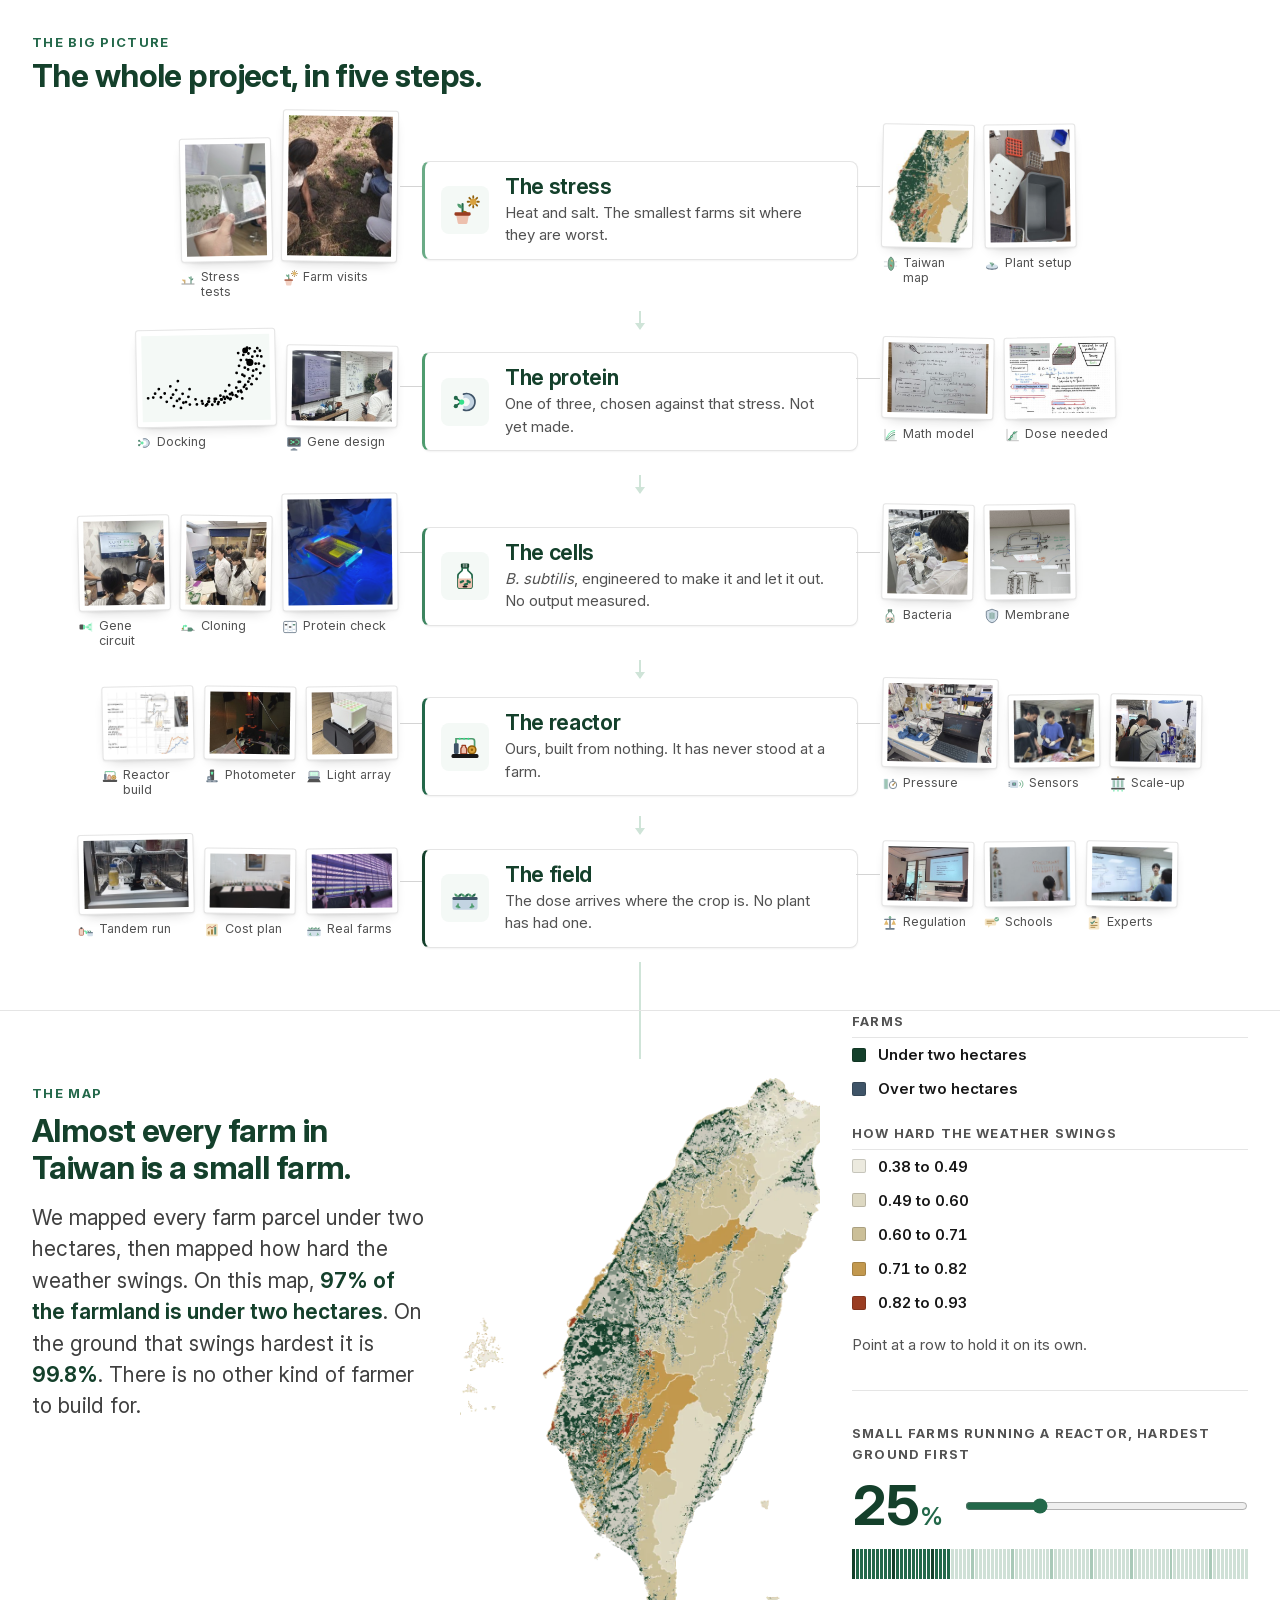
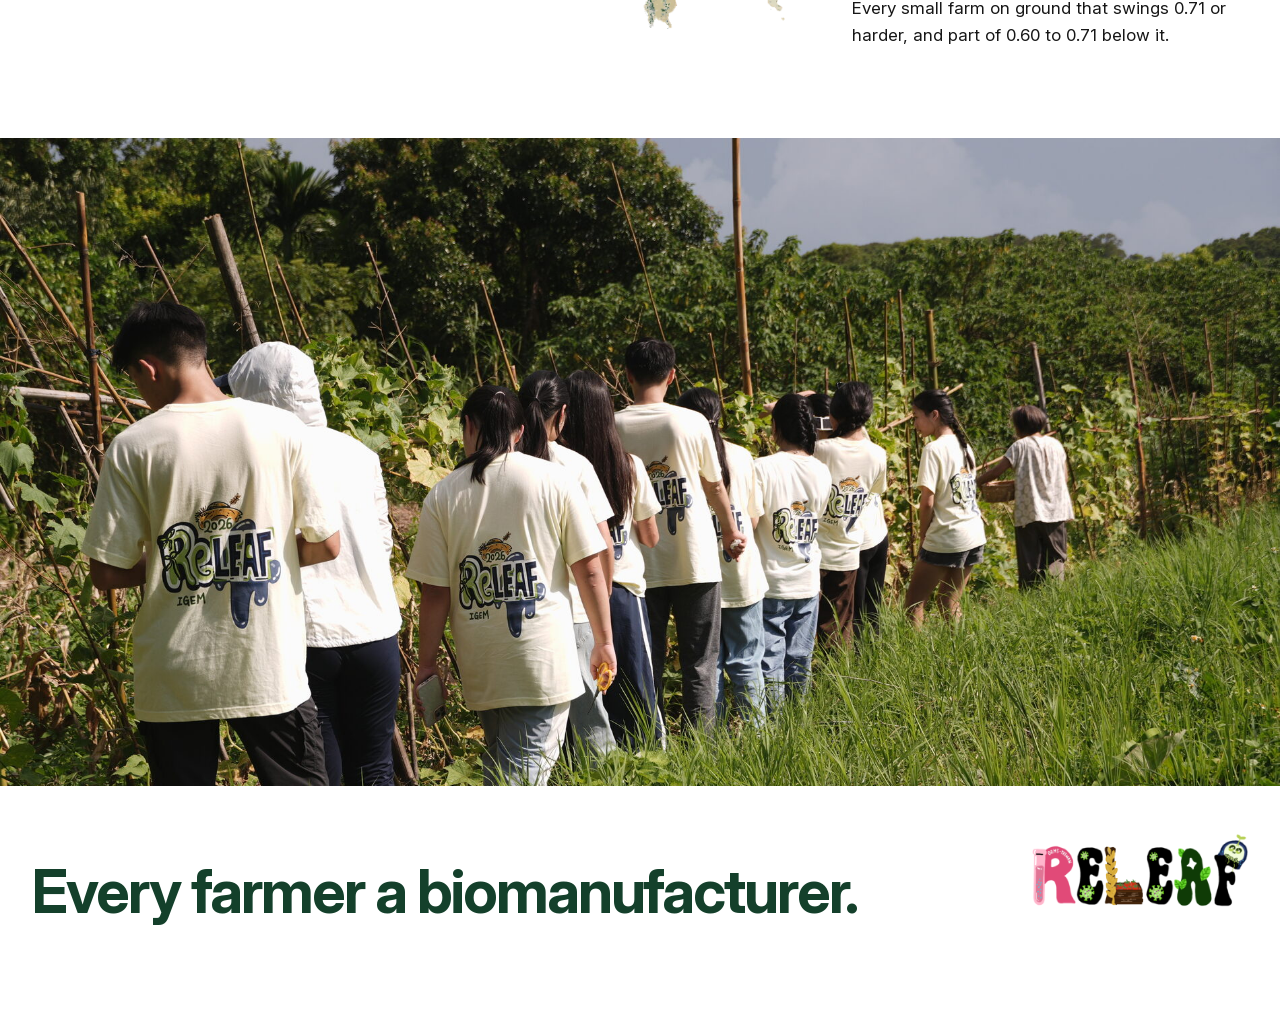
==== bigpicture/index.html @ 754ee4b1 "開場改成八張、相簿一個月一張不裁切、最後接上 big picture 和巴黎 開場：從 4 張變成 4 排 × 2 張，全部橫幅，順序是學界 → 農民 → 產業 → 自己的桌子和帶出去。第一張換成 3" ====
<!DOCTYPE html>
<html lang="en">
<head>
  <meta charset="utf-8" />
  <meta name="viewport" content="width=device-width, initial-scale=1" />
  <title>The big picture &middot; V2 &middot; ReLeaf &middot; GEMS Taiwan, iGEM 2026</title>
  <meta name="description" content="Five things the system does, the work that feeds each one, and one week on one plot at the end." />
  <meta name="robots" content="noindex" />
  <link rel="stylesheet" href="assets/css/tokens.css" />
  <link rel="stylesheet" href="assets/css/big-picture-v2.css" />
  <style>
    /* Standalone shell only. The wiki supplies all of this through page.css and
       home.css, so everything in this block is deleted at merge. */
    html, body { overflow-x: clip; }
    body { margin: 0; font-family: var(--font-body); font-size: var(--text-base);
           line-height: 1.68; color: var(--black); background: var(--white);
           -webkit-font-smoothing: antialiased; }
    *, *::before, *::after { box-sizing: border-box; }
    a { color: var(--leaf-700); }
    .band { padding: var(--sp-8) 0; }
    .band__inner { max-width: var(--max); margin: 0 auto; padding: 0 var(--sp-5); }
    @media (min-width: 640px) { .band__inner { padding: 0 var(--sp-6); } }
    h2.band__title { margin: 0 0 var(--sp-5); font-family: var(--font-display);
                     font-size: var(--text-h2); font-weight: 700; line-height: 1.14;
                     letter-spacing: -.018em; color: var(--leaf-900); max-width: 26ch; }
    .shell { border-bottom: 1px solid var(--gray-200); background: var(--gray-50);
             padding: 8px var(--sp-5); font-size: var(--text-xs); color: var(--gray-500); }
    .shell b { color: var(--black); }
  </style>
</head>
<body>

<!-- Standalone development shell. Delete this element when merging. -->
<!-- standalone strip removed: this build is embedded in the 0828 update page -->

<!-- =============================================================================
     THE BIG PICTURE, V2.

     Reads assets/css/big-picture-v2.css. Three rules govern every change:

       1. FIVE VERBS, RUNNING DOWN. Each node is something the system does, not
          a piece of kit, so a piece of work hangs off whichever node it serves.
          The work enters the trunk from both sides. The map is the bridge out
          of the trunk, because one run says the line works once and the map
          says how much land is like this. If a future edit turns a node back
          into an object, the figure has stopped making its argument.
       2. NOTHING OPENS, and nothing is hidden. Pointing at a piece lights the
          run it belongs to and marks, in amber, the pieces it talks to
          elsewhere. That quieter web is what data-with is for.
       3. EVERY LIMIT SITS IN THE SAME SENTENCE AS THE CLAIM IT LIMITS, at the
          same size. Where a number is not on record the page carries a slot
          that says so and says what would fill it. Do not fill a slot with a
          guess, and do not delete one to tidy the page up.
     ========================================================================== -->

<section class="band bpv2" id="bigpicture" aria-labelledby="bpv2-title">
  <div class="band__inner">
    <svg class="sprite" aria-hidden="true" focusable="false"><defs>
    
      <!-- ═══ the line · six steps ═══════════════════════════════════════════ -->
    
      <!-- 1  a stressed field. Terracotta pot, one leaf still green and one
             going over, under the sun that is doing it.                        -->
      <symbol id="i-field" viewBox="0 0 32 32">
        <circle cx="24.8" cy="7.2" r="3.5" fill="var(--i-a5)"/>
        <g stroke="var(--i-a7)" stroke-width="1.9" stroke-linecap="round">
          <path d="M24.8 1.2v1.6M24.8 11.6v1.6M30.8 7.2h-1.6M20.4 7.2h-1.6M29 3l-1.1 1.1M21.7 10.3l-1.1 1.1M29 11.4l-1.1-1.1M21.7 4.1l-1.1-1.1"/>
        </g>
        <path d="M13.4 20.4V9.6" stroke="var(--i-g7)" stroke-width="2.2" stroke-linecap="round"/>
        <path d="M13.4 14.4c-3.7 0-5.6-2-5.6-5.2 3.4 0 5.6 1.9 5.6 5.2z" fill="var(--i-g5)"/>
        <path d="M13.4 17c3-.7 5.4.7 6.5 3.7-3 .8-5.5-.4-6.5-3.7z" fill="var(--i-a7)"/>
        <path d="M6.6 21.4h13.6l-1.6 8.2a1.6 1.6 0 0 1-1.6 1.3H9.8a1.6 1.6 0 0 1-1.6-1.3z" fill="var(--i-r3)"/>
        <rect x="4.8" y="18.4" width="17.2" height="3.6" rx="1.4" fill="var(--i-r7)"/>
      </symbol>
    
      <!-- 2  the call. The AIoT board, its chip lit, talking to the forecast.  -->
      <symbol id="i-board" viewBox="0 0 32 32">
        <g stroke="var(--i-s7)" stroke-width="2" stroke-linecap="round">
          <path d="M4.4 12.6H1.8M4.4 16.4H1.8M4.4 20.2H1.8"/>
        </g>
        <rect x="4" y="8.6" width="16.4" height="15.2" rx="2.4" fill="var(--i-s2)"/>
        <rect x="8.2" y="12.8" width="8" height="6.8" rx="1.4" fill="var(--i-s7)"/>
        <circle cx="12.2" cy="16.2" r="1.5" fill="var(--i-lt)"/>
        <g fill="none" stroke="var(--i-g5)" stroke-width="2" stroke-linecap="round">
          <path d="M23.8 12.6a4.8 4.8 0 0 1 0 7.2"/>
          <path d="M27.2 9.4a9 9 0 0 1 0 13.6"/>
        </g>
      </symbol>
    
      <!-- 3  green light. The LED can and its cone, at 520 nm.                 -->
      <symbol id="i-led" viewBox="0 0 32 32">
        <path d="M12.6 16.2 28.4 6.4v19.6z" fill="var(--i-lt)" opacity=".34"/>
        <g stroke="var(--i-lt)" stroke-width="2.2" stroke-linecap="round">
          <path d="M17.6 16.2h3.6M22 11.8h3.4M22 20.6h3.4"/>
        </g>
        <rect x="3" y="11.2" width="8.4" height="10" rx="2" fill="var(--i-k)"/>
        <ellipse cx="12.2" cy="16.2" rx="2.2" ry="4.6" fill="var(--i-lt)"/>
      </symbol>
    
      <!-- 4  protein made. The culture carboy: ribbed cap, pink medium, rods
             and the stir bar on the floor of it.                               -->
      <symbol id="i-culture" viewBox="0 0 32 32">
        <path d="M13 7.4v2.2c0 1.7-4.6 2.7-4.6 6.2v11a2.2 2.2 0 0 0 2.2 2.2h10.8a2.2 2.2 0 0 0 2.2-2.2v-11c0-3.5-4.6-4.5-4.6-6.2V7.4z" fill="var(--i-p)" stroke="var(--i-g7)" stroke-width="1.8" stroke-linejoin="round"/>
        <path d="M8.4 18.6h15.2v8.2a2.2 2.2 0 0 1-2.2 2.2H10.6a2.2 2.2 0 0 1-2.2-2.2z" fill="var(--i-r3)"/>
        <g stroke="var(--i-g7)" stroke-width="2.6" stroke-linecap="round">
          <path d="M11.6 22.6 13.8 21.6M15.8 25.2 18.2 24.4M18.8 21.4 21 22.6"/>
        </g>
        <rect x="13.4" y="26.4" width="5.2" height="1.8" rx=".9" fill="var(--i-k)"/>
        <rect x="11.6" y="2.6" width="8.8" height="4.8" rx="1.2" fill="var(--i-g9)"/>
        <g stroke="var(--i-p)" stroke-width="1" stroke-linecap="round" opacity=".65">
          <path d="M14.2 3.6v2.8M16 3.6v2.8M17.8 3.6v2.8"/>
        </g>
      </symbol>
    
      <!-- 5  the handover. The hollow fibre cartridge, both side ports on.     -->
      <symbol id="i-cartridge" viewBox="0 0 32 32">
        <g stroke="var(--i-s7)" stroke-width="2.6" stroke-linecap="round">
          <path d="M11.4 10.6H7.4M20.6 21.4h4"/>
        </g>
        <rect x="11.2" y="6" width="9.6" height="20" fill="var(--i-s2)"/>
        <g stroke="var(--i-g5)" stroke-width="1.5" stroke-linecap="round">
          <path d="M13.6 6.6v18.8M16 6.6v18.8M18.4 6.6v18.8"/>
        </g>
        <rect x="9.6" y="2.4" width="12.8" height="4" rx="1.2" fill="var(--i-k)"/>
        <rect x="9.6" y="25.6" width="12.8" height="4" rx="1.2" fill="var(--i-k)"/>
        <circle cx="6.6" cy="10.6" r="1.8" fill="var(--i-lt)"/>
      </symbol>
    
      <!-- 6  into the crop. The hydroponic tray, net pots on the rim and roots
             in the water underneath.                                           -->
      <symbol id="i-tray" viewBox="0 0 32 32">
        <path d="M2.6 16.6h26.8v9.6a2.4 2.4 0 0 1-2.4 2.4H5a2.4 2.4 0 0 1-2.4-2.4z" fill="var(--i-s2)"/>
        <g stroke="var(--i-g5)" stroke-width="1.6" stroke-linecap="round">
          <path d="M8.6 22.4v4M8.6 23.4l-1.8 1.8M8.6 24.6l1.8 1.6M23.4 22.4v4M23.4 23.4l1.8 1.8M23.4 24.6l-1.8 1.6"/>
        </g>
        <rect x="2.6" y="15" width="26.8" height="3" rx="1.2" fill="var(--i-s7)"/>
        <g fill="var(--i-g5)">
          <path d="M8.6 15c-2.6 0-4-1.4-4-3.8 2.4 0 4 1.3 4 3.8z"/>
          <path d="M16 15c-2.6 0-4-1.4-4-3.8 2.4 0 4 1.3 4 3.8z"/>
          <path d="M23.4 15c-2.6 0-4-1.4-4-3.8 2.4 0 4 1.3 4 3.8z"/>
        </g>
        <g fill="var(--i-g7)">
          <path d="M8.6 15c2.6 0 4-1.4 4-3.8-2.4 0-4 1.3-4 3.8z"/>
          <path d="M16 15c2.6 0 4-1.4 4-3.8-2.4 0-4 1.3-4 3.8z"/>
          <path d="M23.4 15c2.6 0 4-1.4 4-3.8-2.4 0-4 1.3-4 3.8z"/>
        </g>
      </symbol>
    
      <!-- ═══ what we made ═══════════════════════════════════════════════════ -->
    
      <!-- the model: a swept family of predictions, not one measured curve     -->
      <symbol id="i-model" viewBox="0 0 32 32">
        <path d="M8.4 25.6C15.6 25.6 15 15.6 25.4 15V25.6z" fill="var(--i-g2)"/>
        <g fill="none" stroke-linecap="round">
          <path d="M8.4 22C11.8 22 11.4 7.8 25.4 7.2" stroke="var(--i-lt)" stroke-width="2"/>
          <path d="M8.4 23.8C13.8 23.8 13.2 11.6 25.4 11" stroke="var(--i-g5)" stroke-width="2"/>
          <path d="M8.4 25.6C15.6 25.6 15 15.6 25.4 15" stroke="var(--i-g7)" stroke-width="2"/>
          <path d="M6 4.6v22.8h22.8" stroke="var(--i-n)" stroke-width="1.8"/>
        </g>
      </symbol>
    
      <!-- the circuit: the promoter, and the coding block it drives            -->
      <symbol id="i-construct" viewBox="0 0 32 32">
        <rect x="2.4" y="21.4" width="27.2" height="2.4" rx="1.2" fill="var(--i-n)"/>
        <path d="M7 21.4v-7.6h5.4" fill="none" stroke="var(--i-lt)" stroke-width="2.4" stroke-linecap="round" stroke-linejoin="round"/>
        <path d="M10.4 10.8 14.6 13.8l-4.2 3z" fill="var(--i-lt)"/>
        <path d="M15.4 17.2h7.4l4 4-4 4h-7.4z" fill="var(--i-g7)"/>
        <rect x="3.6" y="17.6" width="3.2" height="3.2" rx="1" fill="var(--i-a7)"/>
      </symbol>
    
      <!-- the light array: DIOPAL, sloped housing under its well block         -->
      <symbol id="i-diopal" viewBox="0 0 32 32">
        <path d="M2.4 28.4 6.6 21h18.8l4.2 7.4z" fill="var(--i-k)"/>
        <rect x="4" y="16.8" width="24" height="4.6" rx="1.4" fill="var(--i-s7)"/>
        <rect x="6.2" y="6.6" width="19.6" height="10.2" rx="1.6" fill="var(--i-p)" stroke="var(--i-s7)" stroke-width="1.6"/>
        <g fill="var(--i-lt)">
          <circle cx="9.8" cy="9.8" r="1.35"/><circle cx="14" cy="9.8" r="1.35"/><circle cx="18" cy="9.8" r="1.35"/><circle cx="22.2" cy="9.8" r="1.35"/>
          <circle cx="9.8" cy="13.8" r="1.35"/><circle cx="14" cy="13.8" r="1.35"/><circle cx="18" cy="13.8" r="1.35"/><circle cx="22.2" cy="13.8" r="1.35"/>
        </g>
      </symbol>
    
      <!-- the molecule: the docking pose, ligand at the mouth of the cleft     -->
      <symbol id="i-peptide" viewBox="0 0 32 32">
        <path d="M14.4 7.6a9 9 0 1 1 0 16.8v-4.6a4.4 4.4 0 1 0 0-7.6z" fill="var(--i-s2)"/>
        <path d="M14.4 7.6a9 9 0 1 1 0 16.8" fill="none" stroke="var(--i-s7)" stroke-width="1.8" stroke-linecap="round"/>
        <g stroke="var(--i-g7)" stroke-width="1.8" stroke-linecap="round">
          <path d="M7.6 12.6 11 15.4M7.6 19.4 11 16.6"/>
        </g>
        <circle cx="12.4" cy="16" r="2.8" fill="var(--i-lt)"/>
        <circle cx="6.2" cy="11.6" r="2.2" fill="var(--i-g7)"/>
        <circle cx="6.2" cy="20.4" r="2.2" fill="var(--i-g7)"/>
      </symbol>
    
      <!-- the reactor: base plate, cartridge column, carboy, pump head, and the
           tubing loop with its LED strip over the top                          -->
      <symbol id="i-reactor" viewBox="0 0 32 32">
        <path d="M6.4 12.6V7.2h17.2a2.6 2.6 0 0 1 2.6 2.6v6.4" fill="none" stroke="var(--i-g5)" stroke-width="1.8" stroke-linecap="round"/>
        <g fill="var(--i-lt)">
          <circle cx="10.4" cy="7.2" r="1.1"/><circle cx="15" cy="7.2" r="1.1"/><circle cx="19.6" cy="7.2" r="1.1"/>
        </g>
        <rect x="4.2" y="12" width="5" height="11.4" rx="1.2" fill="var(--i-s7)"/>
        <path d="M11.6 23.4v-5.2c0-1.4 1.3-1.8 1.3-2.8v-1.2h3.6v1.2c0 1 1.3 1.4 1.3 2.8v5.2z" fill="var(--i-r3)" stroke="var(--i-r7)" stroke-width="1.4" stroke-linejoin="round"/>
        <circle cx="23.4" cy="19" r="4.2" fill="var(--i-a5)" stroke="var(--i-a7)" stroke-width="1.6"/>
        <circle cx="23.4" cy="19" r="1.3" fill="var(--i-a7)"/>
        <rect x="1.6" y="23.4" width="28.8" height="4.4" rx="1.8" fill="var(--i-k)"/>
      </symbol>
    
      <!-- ═══ how we know ════════════════════════════════════════════════════ -->
    
      <!-- stress baselines: a plate with a seedling on it                      -->
      <symbol id="i-dish" viewBox="0 0 32 32">
        <path d="M4.2 20.6h23.6v2.6c0 2.6-5.3 4.6-11.8 4.6S4.2 25.8 4.2 23.2z" fill="var(--i-s7)"/>
        <ellipse cx="16" cy="20.6" rx="11.8" ry="4.6" fill="var(--i-s2)"/>
        <path d="M16 20.4v-6.6" stroke="var(--i-g7)" stroke-width="2" stroke-linecap="round"/>
        <path d="M16 17c-3.1 0-4.7-1.7-4.7-4.6 2.9 0 4.7 1.6 4.7 4.6z" fill="var(--i-g5)"/>
        <path d="M16 18.8c2.8 0 4.3-1.5 4.3-4.2-2.6 0-4.3 1.5-4.3 4.2z" fill="var(--i-g7)"/>
      </symbol>
    
      <!-- dose response: the curve this run would produce, with its points     -->
      <symbol id="i-curve" viewBox="0 0 32 32">
        <path d="M8.4 25.4C15 25.4 14.2 10.4 26 9.6v15.8z" fill="var(--i-g2)"/>
        <path d="M8.4 25.4C15 25.4 14.2 10.4 26 9.6" fill="none" stroke="var(--i-g7)" stroke-width="2.2" stroke-linecap="round"/>
        <path d="M6 4.6v22.8h22.8" fill="none" stroke="var(--i-n)" stroke-width="1.8" stroke-linecap="round"/>
        <g fill="var(--i-lt)" stroke="var(--i-g9)" stroke-width="1.2">
          <circle cx="11.8" cy="24.4" r="2"/><circle cx="15" cy="19" r="2"/><circle cx="20.6" cy="11.6" r="2"/>
        </g>
      </symbol>
    
      <!-- the photometer: the tower on its open foot, light path lit           -->
      <symbol id="i-photometer" viewBox="0 0 32 32">
        <rect x="11.8" y="2.8" width="8.4" height="21.6" rx="1.6" fill="var(--i-k)"/>
        <rect x="13.8" y="7.6" width="4.4" height="5.6" rx="1" fill="var(--i-lt)"/>
        <rect x="6.6" y="16.4" width="8" height="8" rx="1.6" fill="var(--i-s7)"/>
        <rect x="8.6" y="19" width="3.6" height="2.8" rx=".8" fill="var(--i-s2)"/>
        <rect x="4.6" y="24.4" width="22.8" height="4" rx="1.6" fill="var(--i-s7)"/>
        <g stroke="var(--i-p)" stroke-width="1.6" stroke-linecap="round" opacity=".55">
          <path d="M9.4 26.4h4M18.6 26.4h4"/>
        </g>
      </symbol>
    
      <!-- expression: the blot, three lanes, the bands that would be on it     -->
      <symbol id="i-blot" viewBox="0 0 32 32">
        <rect x="3.4" y="4.8" width="25.2" height="22.4" rx="2.2" fill="var(--i-p)" stroke="var(--i-s7)" stroke-width="1.8"/>
        <g stroke="var(--i-s2)" stroke-width="1.4">
          <path d="M11.8 5.6v20.8M20.2 5.6v20.8"/>
        </g>
        <g fill="var(--i-k)">
          <rect x="5.4" y="10.2" width="5.4" height="3" rx="1.5"/>
          <rect x="13.6" y="14.4" width="5.4" height="3" rx="1.5"/>
        </g>
        <rect x="21.4" y="10.2" width="5.4" height="3" rx="1.5" fill="var(--i-g7)"/>
        <g fill="var(--i-s2)">
          <rect x="5.4" y="19.6" width="5.4" height="2.4" rx="1.2"/>
          <rect x="13.6" y="21.6" width="5.4" height="2.4" rx="1.2"/>
          <rect x="21.4" y="19.6" width="5.4" height="2.4" rx="1.2"/>
        </g>
      </symbol>
    
      <!-- the harvest: the cartridge again, and the pressure it runs at        -->
      <symbol id="i-gauge" viewBox="0 0 32 32">
        <rect x="3.4" y="5.4" width="9.2" height="21.2" rx="1.6" fill="var(--i-s2)"/>
        <g stroke="var(--i-g5)" stroke-width="1.5" stroke-linecap="round">
          <path d="M6 7.4v17.2M8 7.4v17.2M10 7.4v17.2"/>
        </g>
        <circle cx="22" cy="18" r="7.4" fill="var(--i-p)" stroke="var(--i-s7)" stroke-width="1.8"/>
        <path d="M22 18 26 13.4" stroke="var(--i-a7)" stroke-width="2.2" stroke-linecap="round"/>
        <circle cx="22" cy="18" r="1.6" fill="var(--i-a7)"/>
        <path d="M22 9.4V6.6" stroke="var(--i-s7)" stroke-width="2.2" stroke-linecap="round"/>
      </symbol>
    
      <!-- rescue assays: the one that got it, and the one that did not         -->
      <symbol id="i-rescue" viewBox="0 0 32 32">
        <rect x="2.6" y="26.4" width="26.8" height="3" rx="1.4" fill="var(--i-n)"/>
        <path d="M9.6 26.4v-6.2" stroke="var(--i-a7)" stroke-width="2" stroke-linecap="round"/>
        <path d="M9.6 22.4c-3.1 1-5-.1-5.6-3.2 3-.8 5 .3 5.6 3.2z" fill="var(--i-a5)"/>
        <path d="M22 26.4V13.6" stroke="var(--i-g7)" stroke-width="2.2" stroke-linecap="round"/>
        <path d="M22 18.4c-3.2 0-4.9-1.8-4.9-4.9 3 0 4.9 1.7 4.9 4.9z" fill="var(--i-g5)"/>
        <path d="M22 21c3 0 4.6-1.6 4.6-4.4-2.8 0-4.6 1.6-4.6 4.4z" fill="var(--i-g7)"/>
      </symbol>
    
      <!-- the tandem run: the carboy piped straight into the tray              -->
      <symbol id="i-tandem" viewBox="0 0 32 32">
        <path d="M11 18.4h3.6a2.2 2.2 0 0 1 2.2 2.2v1.8" fill="none" stroke="var(--i-lt)" stroke-width="2.4" stroke-linecap="round" stroke-linejoin="round"/>
        <path d="M13.8 21 17 24.6l3.2-3.6z" fill="var(--i-lt)"/>
        <rect x="2.6" y="13.4" width="8.4" height="13.2" rx="1.8" fill="var(--i-r3)" stroke="var(--i-r7)" stroke-width="1.6"/>
        <rect x="4.8" y="10.6" width="4" height="3.2" rx="1" fill="var(--i-k)"/>
        <path d="M18.6 21.4h11.2v5.2a2 2 0 0 1-2 2h-7.2a2 2 0 0 1-2-2z" fill="var(--i-s2)"/>
        <rect x="18.6" y="20" width="11.2" height="2.6" rx="1" fill="var(--i-s7)"/>
        <g fill="var(--i-g7)">
          <path d="M22 20c-2.2 0-3.4-1.2-3.4-3.2 2 0 3.4 1.1 3.4 3.2z"/>
          <path d="M26.4 20c-2.2 0-3.4-1.2-3.4-3.2 2 0 3.4 1.1 3.4 3.2z"/>
        </g>
      </symbol>
    
      <!-- the map: the layers themselves, stacked, with one site marked        -->
      <symbol id="i-map" viewBox="0 0 32 32">
        <path d="M16 19.8 3.4 25.4 16 31l12.6-5.6z" fill="var(--i-s2)"/>
        <path d="M16 12.6 3.4 18.2 16 23.8l12.6-5.6z" fill="var(--i-a5)"/>
        <path d="M16 5.4 3.4 11l12.6 5.6L28.6 11z" fill="var(--i-g5)"/>
        <path d="M16 5.4 3.4 11l12.6 5.6L28.6 11z" fill="none" stroke="var(--i-g9)" stroke-width="1.4" stroke-linejoin="round"/>
        <circle cx="16" cy="11" r="2.4" fill="var(--i-r7)"/>
      </symbol>
    
      <!-- the farmers: the change log, not the attendance record               -->
      <symbol id="i-log" viewBox="0 0 32 32">
        <rect x="5.6" y="4.6" width="20.8" height="24.4" rx="2.6" fill="var(--i-a2)"/>
        <rect x="11.4" y="2" width="9.2" height="5.2" rx="1.8" fill="var(--i-k)"/>
        <path d="m9.8 14.6 2.4 2.4 4.6-4.8" fill="none" stroke="var(--i-g7)" stroke-width="2.4" stroke-linecap="round" stroke-linejoin="round"/>
        <g stroke="var(--i-a7)" stroke-width="2" stroke-linecap="round">
          <path d="M18.6 15h3.6M9.8 20.8h12.4M9.8 24.6h8"/>
        </g>
      </symbol>
    
      <!-- design and docking: the in-silico half, on the screen it happens on   -->
      <symbol id="i-insilico" viewBox="0 0 32 32">
        <rect x="2.4" y="4.6" width="27.2" height="19" rx="2.6" fill="var(--i-s7)"/>
        <rect x="4.8" y="7" width="22.4" height="14.2" rx="1.4" fill="var(--i-k)"/>
        <path d="M13.2 26.6h5.6l.8 2.4h-7.2z" fill="var(--i-s7)"/>
        <rect x="9.2" y="28.6" width="13.6" height="2.6" rx="1.3" fill="var(--i-s7)"/>
        <path d="M19.6 10a4.6 4.6 0 1 1 0 8.4" fill="none" stroke="var(--i-lt)" stroke-width="1.8" stroke-linecap="round"/>
        <g stroke="var(--i-lt)" stroke-width="1.4" stroke-linecap="round">
          <path d="M11.4 12.2 13.6 13.6M11.4 16.2 13.6 14.8"/>
        </g>
        <g fill="var(--i-lt)">
          <circle cx="15.2" cy="14.2" r="2.1"/>
          <circle cx="10.2" cy="11.4" r="1.5"/><circle cx="10.2" cy="17" r="1.5"/>
        </g>
      </symbol>
    
      <!-- containment: the membrane read as the safety layer it also is         -->
      <symbol id="i-shield" viewBox="0 0 32 32">
        <path d="M16 2.4 27.4 6.6v9.2c0 6.8-4.7 11.8-11.4 13.8C9.3 27.6 4.6 22.6 4.6 15.8V6.6z" fill="var(--i-s2)"/>
        <path d="M16 2.4 27.4 6.6v9.2c0 6.8-4.7 11.8-11.4 13.8C9.3 27.6 4.6 22.6 4.6 15.8V6.6z" fill="none" stroke="var(--i-s7)" stroke-width="1.8" stroke-linejoin="round"/>
        <g stroke="var(--i-g7)" stroke-width="1.7" stroke-linecap="round">
          <path d="M12.2 10.4v10.4M16 9.6v12M19.8 10.4v10.4"/>
        </g>
      </symbol>
    
      <!-- the map: Taiwan, with the layers that matter laid over it. An earlier
           pass drew this as an abstract layer stack because a coastline at twenty
           pixels reads as a leaf. At the size the transition node gives it, the
           island itself is the better glyph.                                     -->
      <symbol id="i-taiwan" viewBox="0 0 32 32">
        <path d="M19.4 2.8c2.5 2.3 4 6 4.5 10.1.6 5-.1 9.8-2.1 13.1-1.3 2.3-3.1 3.3-4.8 2.7-2-.7-3.4-3.5-4.2-7.5-.9-4.8-.6-10.2.9-14.3 1.2-3.2 3.7-5.9 5.7-4.1z" fill="var(--i-g5)"/>
        <path d="M17.4 7.6c2.3-.6 4 .8 4.6 3.6-2.3.7-4-.6-4.6-3.6z" fill="var(--i-a5)"/>
        <path d="M15.2 17c2.7-.8 4.8.8 5.6 4-2.8.9-4.9-.5-5.6-4z" fill="var(--i-r7)"/>
        <path d="M19.4 2.8c2.5 2.3 4 6 4.5 10.1.6 5-.1 9.8-2.1 13.1-1.3 2.3-3.1 3.3-4.8 2.7-2-.7-3.4-3.5-4.2-7.5-.9-4.8-.6-10.2.9-14.3 1.2-3.2 3.7-5.9 5.7-4.1z" fill="none" stroke="var(--i-g9)" stroke-width="1.4" stroke-linejoin="round"/>
        <g stroke="var(--i-s7)" stroke-width="1.2" stroke-linecap="round" opacity=".5">
          <path d="M4.6 11.6h5.2M4.6 20.4h6.4M26.6 11.6h2.8M27.4 20.4h2"/>
        </g>
      </symbol>
    
      <!-- outreach: what leaves the room, and who it reaches                     -->
      <symbol id="i-outreach" viewBox="0 0 32 32">
        <path d="M4 7.6h18a2.4 2.4 0 0 1 2.4 2.4v8.6a2.4 2.4 0 0 1-2.4 2.4h-8.8L8 25.4v-4.4H4a2.4 2.4 0 0 1-2.4-2.4V10A2.4 2.4 0 0 1 4 7.6z" fill="var(--i-a2)"/>
        <g stroke="var(--i-a7)" stroke-width="2" stroke-linecap="round">
          <path d="M6 12.4h14M6 16.4h9"/>
        </g>
        <circle cx="25.4" cy="8.6" r="4.6" fill="var(--i-g5)"/>
        <path d="m23.4 8.6 1.4 1.4 2.6-2.8" fill="none" stroke="var(--i-p)" stroke-width="1.8" stroke-linecap="round" stroke-linejoin="round"/>
      </symbol>
    
      <!-- the business plan: what a cooperative would actually pay              -->
      <symbol id="i-plan" viewBox="0 0 32 32">
        <rect x="4.4" y="3.6" width="23.2" height="24.8" rx="2.6" fill="var(--i-a2)"/>
        <rect x="7.6" y="18.6" width="4" height="6.4" rx="1.2" fill="var(--i-a7)"/>
        <rect x="14" y="14.4" width="4" height="10.6" rx="1.2" fill="var(--i-a7)"/>
        <rect x="20.4" y="9.6" width="4" height="15.4" rx="1.2" fill="var(--i-g7)"/>
        <path d="M7.6 12.4 12 9.2l4.4 2.4 6.6-4.8" fill="none" stroke="var(--i-r7)" stroke-width="1.8" stroke-linecap="round" stroke-linejoin="round"/>
      </symbol>
    
      <!-- regulation: the envelope the business has to fit inside              -->
      <symbol id="i-law" viewBox="0 0 32 32">
        <rect x="14.4" y="4.6" width="3.2" height="22.6" rx="1.4" fill="var(--i-s7)"/>
        <rect x="6.6" y="26" width="18.8" height="3.4" rx="1.6" fill="var(--i-s7)"/>
        <path d="M5.4 8.6h21.2" stroke="var(--i-s7)" stroke-width="2.4" stroke-linecap="round"/>
        <path d="M8.6 9.6 4 19.4h9.2z" fill="var(--i-a5)"/>
        <path d="M23.4 9.6 18.8 19.4H28z" fill="var(--i-a5)"/>
        <circle cx="16" cy="4.6" r="2.4" fill="var(--i-g5)"/>
      </symbol>
    

      <!-- ═══ new in V2 ══════════════════════════════════════════════════════
           Two glyphs V1 had no use for, drawn in the same voice and from the
           same hardware: the cartridge with its black end caps, its slate body
           and its green fibres.                                               -->

      <!-- 05  do it again. The module in the middle, the cassette block seated
             in it in amber, and the loop that says the machine comes back      -->
      <symbol id="i-again" viewBox="0 0 32 32">
        <g fill="none" stroke="var(--i-g5)" stroke-width="2.2" stroke-linecap="round">
          <path d="M16 4A12 12 0 0 1 28 16"/>
          <path d="M16 28A12 12 0 0 1 4 16"/>
        </g>
        <path d="M28 20.4 25.2 15h5.6z" fill="var(--i-g7)"/>
        <path d="M4 11.6 6.8 17H1.2z" fill="var(--i-g7)"/>
        <rect x="11.4" y="10.4" width="9.2" height="11.2" fill="var(--i-s2)"/>
        <g stroke="var(--i-g5)" stroke-width="1.3" stroke-linecap="round">
          <path d="M13.6 11.2v9.6M16 11.2v9.6M18.4 11.2v9.6"/>
        </g>
        <rect x="10.2" y="7.4" width="11.6" height="3.2" rx="1.1" fill="var(--i-k)"/>
        <rect x="10.2" y="21.4" width="11.6" height="3.2" rx="1.1" fill="var(--i-k)"/>
        <rect x="13.2" y="13.4" width="5.6" height="5.2" rx="1.2" fill="var(--i-a7)"/>
      </symbol>

      <!-- scale-out. The same module three times on one manifold, because on
             the model that is what scaling is: more of the same, not a bigger
             one. Same green permeate leaving each                              -->
      <symbol id="i-scaleout" viewBox="0 0 32 32">
        <circle cx="16" cy="2.4" r="1.8" fill="var(--i-a7)"/>
        <rect x="2.4" y="4.4" width="27.2" height="3.6" rx="1.4" fill="var(--i-k)"/>
        <rect x="2.4" y="23.6" width="27.2" height="3.6" rx="1.4" fill="var(--i-k)"/>
        <g fill="var(--i-s2)">
          <rect x="4.8" y="8" width="6" height="15.6"/>
          <rect x="13" y="8" width="6" height="15.6"/>
          <rect x="21.2" y="8" width="6" height="15.6"/>
        </g>
        <g stroke="var(--i-g5)" stroke-width="1.3" stroke-linecap="round">
          <path d="M6.6 9.4v12.8M9 9.4v12.8M14.8 9.4v12.8M17.2 9.4v12.8M23 9.4v12.8M25.4 9.4v12.8"/>
        </g>
        <g stroke="var(--i-lt)" stroke-width="2.2" stroke-linecap="round">
          <path d="M7.8 27.6v2.6M16 27.6v2.6M24.2 27.6v2.6"/>
        </g>
      </symbol>

    </defs></svg>

    <p class="bpv2__kicker">The big picture</p>
    <h2 class="band__title" id="bpv2-title">The whole project, in five steps.</h2>

    <div class="spine" id="spine" role="group" aria-label="The ReLeaf project as five steps, with the work that feeds each one">
      <div class="chain">
        <div class="node" data-node="1">
          <div class="strip strip--l">
            <div class="task" id="t-baselines" tabindex="0" data-at="1" data-with="t-model t-tandem">
              <figure class="task__shot"><img src="assets/img/baselines.jpg" width="340" height="260"
                   loading="lazy" decoding="async" alt="Two Arabidopsis agar boxes held up to the light in our lab, 5 July 2026." /></figure>
              <span class="task__label"><span class="task__mark"><svg class="ico" viewBox="0 0 32 32" aria-hidden="true"><use href="#i-rescue"/></svg></span><span class="task__name">Stress tests</span></span>
            </div>
            <div class="task" data-lead id="t-farmers" tabindex="0" data-at="1" data-with="t-experts t-realfarms">
              <figure class="task__shot"><img src="assets/img/farmers.jpg" width="340" height="260"
                   loading="lazy" decoding="async" alt="陳惠雯 on her knees in her plot, showing two of us the soil, 21 July 2026." /></figure>
              <span class="task__label"><span class="task__mark"><svg class="ico" viewBox="0 0 32 32" aria-hidden="true"><use href="#i-field"/></svg></span><span class="task__name">Farm visits</span></span>
            </div>
          </div>
          <div class="node__core" tabindex="0">
            <span class="well"><svg class="ico" viewBox="0 0 32 32" aria-hidden="true"><use href="#i-field"/></svg></span>
            <span>
              <span class="node__name">The stress</span>
              <span class="node__note">Heat and salt. The smallest farms sit where they are worst.</span>
            </span>
          </div>
          <div class="strip strip--r">
            <div class="task" id="t-map" tabindex="0" data-at="1" data-with="t-cost t-model">
              <figure class="task__shot"><img src="assets/img/map.jpg" width="340" height="260"
                   loading="lazy" decoding="async" alt="Our QGIS layer: small farm parcels over the climate volatility index, west coast." /></figure>
              <span class="task__label"><span class="task__mark"><svg class="ico" viewBox="0 0 32 32" aria-hidden="true"><use href="#i-taiwan"/></svg></span><span class="task__name">Taiwan map</span></span>
            </div>
            <div class="task" id="t-plantset" tabindex="0" data-at="1" data-with="t-baselines t-tandem">
              <figure class="task__shot"><img src="assets/img/plantsetup.jpg" width="340" height="260"
                   loading="lazy" decoding="async" alt="The first hydroponics prototype on the bench, 9 May 2026." /></figure>
              <span class="task__label"><span class="task__mark"><svg class="ico" viewBox="0 0 32 32" aria-hidden="true"><use href="#i-dish"/></svg></span><span class="task__name">Plant setup</span></span>
            </div>
          </div>
        </div>
        <div class="link" data-seg="1"><span class="link__rail"></span></div>
        <div class="node" data-node="2">
          <div class="strip strip--l">
            <div class="task task--md" data-lead id="t-docking" tabindex="0" data-at="2" data-with="t-genedesign t-model">
              <figure class="task__shot">
                <svg class="mdanim" viewBox="0 0 200 150" preserveAspectRatio="xMidYMid slice" role="img"
                                                 aria-label="Thirty nanoseconds of molecular dynamics we ran: the BoPep4 backbone moving in the PEPR1 groove, Asn23 in green and Arg487 in amber. Still until it is pointed at."
                                                 data-frames="M25 112L29 105L36 101L43 103L49 96L57 97L65 92L72 96L80 95L86 91L94 95L101 93L109 89L116 94L124 91L128 84L137 85L143 79L143 72L151 69L156 63L162 57L169 52;M21 97L28 102L35 102L44 104L49 97L58 97L65 94L73 96L81 95L88 91L96 96L102 93L110 89L118 94L126 91L130 84L139 84L144 77L144 69L151 67L158 63L163 55L170 51;M20 100L28 103L36 102L44 106L49 100L58 98L64 93L72 96L81 95L87 91L95 96L101 93L109 89L116 94L125 92L131 86L138 84L143 77L143 70L150 68L155 62L162 56L169 51;M20 94L27 99L35 98L43 101L49 95L58 95L65 93L73 96L81 96L87 91L95 95L102 93L109 89L117 95L124 93L129 86L137 85L143 78L144 72L151 69L157 63L162 55L169 52;M19 98L27 102L34 101L43 102L48 97L58 98L65 94L72 98L80 95L86 90L94 94L101 92L109 89L116 95L124 93L130 86L138 85L143 78L143 71L152 69L156 64L161 56L168 52;M19 104L27 103L34 101L43 103L50 98L59 98L64 93L72 95L80 94L87 90L95 93L101 91L109 89L116 94L124 92L131 87L138 86L143 79L144 71L153 69L159 64L163 56L170 52;M18 97L26 100L33 98L41 101L47 95L56 96L64 91L71 95L80 95L86 90L95 94L101 93L109 90L117 94L124 92L130 87L137 86L143 79L143 72L151 69L154 61L162 56L169 52;M19 96L27 100L34 99L42 101L48 95L57 95L64 90L71 95L80 94L86 89L94 93L101 93L109 90L117 95L124 94L131 88L138 88L144 81L144 74L152 70L155 63L162 56L169 53;M17 103L25 105L33 104L41 106L47 101L56 99L62 93L70 96L78 95L85 91L93 95L100 93L108 89L116 94L124 93L129 86L137 86L143 79L144 71L151 68L157 63L163 56L171 53;M21 104L29 103L35 100L43 103L49 97L58 97L65 92L72 95L81 93L87 89L94 94L101 93L110 90L117 95L125 93L130 86L138 86L143 79L143 72L151 69L156 62L163 56L170 53;M21 99L28 100L35 96L43 101L50 94L59 93L65 89L72 93L80 94L86 90L93 95L100 94L108 91L116 96L124 94L128 86L137 86L143 80L144 72L152 70L156 63L162 57L169 53;M25 108L29 102L36 97L44 99L49 92L57 94L65 92L72 96L81 94L87 91L95 95L102 94L110 91L117 96L124 94L130 87L138 87L144 80L143 73L150 69L155 64L162 57L168 52;M20 102L28 103L34 102L43 102L48 96L57 96L64 93L72 96L80 95L87 92L95 97L101 95L109 90L116 96L124 93L129 87L137 86L143 80L144 73L151 69L156 64L161 57L168 52;M21 99L30 102L35 101L44 102L49 96L58 97L65 92L73 95L80 93L87 90L94 94L101 93L110 90L117 96L125 93L130 87L138 86L142 80L143 72L151 70L157 65L161 57L167 52;M23 112L30 107L35 103L43 104L49 98L58 97L65 93L72 96L81 95L87 91L95 95L102 93L110 90L117 96L125 93L131 88L138 86L143 79L143 71L151 69L156 64L162 57L168 52;M24 111L30 106L36 101L44 105L49 99L58 100L65 94L72 98L80 97L87 93L94 97L101 95L109 91L118 95L125 92L131 86L138 86L143 78L144 72L152 69L156 60L163 55L169 50;M28 116L31 109L37 104L46 104L50 96L59 96L67 91L74 95L83 93L89 90L97 94L103 94L111 90L119 95L127 93L132 87L139 86L146 80L145 72L151 69L157 63L163 57L170 52;M26 113L31 107L36 101L44 103L49 96L58 97L66 92L74 96L82 95L88 92L97 95L103 94L111 90L118 95L126 93L130 86L139 88L143 81L145 73L152 70L156 62L163 57L170 52;M21 111L29 109L35 105L43 104L49 98L58 98L65 93L72 96L81 95L87 91L95 95L103 94L110 90L118 95L126 93L130 86L138 87L144 80L144 73L152 70L157 64L163 57L170 52;M25 111L30 106L36 101L44 102L50 96L59 96L66 91L74 94L81 94L87 90L95 95L102 93L109 90L117 95L125 92L130 86L137 87L143 80L143 73L150 69L156 64L162 57L168 53;M23 108L28 105L35 104L44 103L51 98L60 98L67 92L75 94L83 93L89 88L95 94L103 93L110 90L118 95L126 93L130 86L138 87L144 80L144 73L151 69L156 63L162 57L168 53;M20 104L28 104L36 105L45 105L50 98L59 99L65 93L73 96L80 93L87 88L95 92L102 91L110 89L117 94L125 91L130 84L138 85L144 78L144 71L152 68L156 61L163 55L170 51;M23 94L32 94L37 99L45 102L50 96L59 97L64 92L72 95L80 94L86 89L94 94L101 94L109 90L116 95L124 92L128 85L137 86L142 79L142 71L151 69L155 61L162 56L169 52;M22 101L31 99L36 104L44 107L49 100L57 100L64 94L72 97L80 93L86 90L94 94L101 92L108 90L117 94L124 90L130 84L137 83L143 76L143 69L151 67L157 61L163 54L170 50;M21 101L30 100L34 105L43 107L48 99L57 99L64 94L73 96L81 95L88 92L95 96L102 94L109 90L117 95L125 93L131 86L138 86L144 79L144 73L151 69L157 64L163 57L169 53;M20 99L28 101L36 104L44 105L50 99L59 99L66 93L74 95L82 94L87 91L95 95L102 92L110 89L117 94L125 92L130 86L138 86L143 79L144 72L152 71L155 63L162 57L168 53;M21 97L29 101L36 103L45 103L49 96L59 96L66 92L74 96L82 95L89 91L97 95L103 95L110 90L118 94L126 93L130 85L139 87L145 80L145 73L153 69L158 64L164 57L170 53;M20 98L27 103L34 101L42 105L49 99L58 98L65 94L73 98L81 96L87 95L95 97L102 94L109 90L117 95L124 93L129 86L137 86L141 79L143 72L152 70L156 63L163 57L170 53;M21 94L27 99L35 98L44 101L50 94L58 93L66 92L73 96L81 95L88 92L96 96L102 94L110 90L118 95L126 93L130 86L138 86L144 79L144 72L151 68L157 63L164 56L170 52;M22 92L27 99L34 99L43 102L49 97L58 97L65 92L72 96L81 94L87 90L94 94L101 92L109 89L117 94L125 92L131 85L138 85L144 78L144 71L152 69L156 61L163 55L170 52;M18 98L27 101L34 100L43 103L50 97L58 96L65 93L73 97L81 95L87 90L95 94L102 92L110 89L118 94L126 92L132 86L140 86L145 79L145 72L153 69L157 62L163 56L170 52;M22 110L29 105L36 102L44 104L49 97L58 96L65 92L72 96L81 95L86 90L94 94L101 93L109 90L117 95L125 92L131 86L139 87L144 80L144 72L152 70L159 64L162 56L170 53;M22 104L30 101L37 98L44 101L51 95L59 96L66 92L74 97L82 95L87 90L95 94L102 92L110 89L118 94L125 92L132 87L139 86L145 79L146 72L154 70L159 65L164 57L172 53;M25 111L30 104L36 101L44 103L50 96L59 96L66 92L74 96L82 93L89 90L97 95L102 93L110 89L117 94L125 92L130 85L138 86L143 78L145 72L153 68L159 64L163 56L171 52;M23 111L29 105L35 102L43 106L50 100L59 99L66 95L74 98L82 96L88 92L95 97L102 95L110 92L117 97L125 94L130 87L138 87L143 80L145 73L153 70L159 66L163 58L170 53;M24 110L28 104L34 98L42 102L50 96L59 96L66 93L74 97L82 96L89 92L97 97L103 94L110 90L118 94L125 93L131 86L139 86L144 79L144 71L152 69L158 63L163 56L170 52;M23 111L28 105L35 100L43 103L49 96L58 96L66 92L73 96L81 95L88 92L96 95L102 93L110 90L117 96L125 94L131 88L139 87L145 80L145 74L152 69L157 64L163 56L171 53;M25 114L29 107L36 103L44 106L50 99L58 97L64 92L72 96L80 95L87 91L95 95L101 93L109 89L116 94L124 92L130 85L137 85L143 78L143 71L152 69L158 63L163 56L171 52;M23 114L28 107L35 104L42 106L49 99L58 99L65 95L73 97L80 96L87 92L94 96L101 94L109 91L117 96L124 94L129 87L137 86L142 79L144 72L153 69L158 65L163 57L170 53;M20 108L27 103L34 100L42 104L49 98L58 99L64 94L72 96L80 95L86 92L94 96L101 94L108 90L116 94L124 92L129 85L137 86L143 80L143 72L151 68L157 64L162 56L170 51;M21 111L27 105L34 102L42 105L47 99L56 98L63 93L71 96L79 95L85 91L93 95L100 94L107 89L115 94L123 92L128 85L136 85L142 78L145 71L153 68L155 59L161 52L169 52;M26 112L29 105L35 100L43 102L49 95L58 96L64 91L72 95L80 94L87 90L95 93L102 92L110 89L117 95L125 92L131 86L138 85L145 79L145 72L153 68L157 62L162 55L171 52;M22 115L27 108L34 105L42 107L48 100L57 100L65 96L73 97L80 96L87 92L95 96L102 94L109 88L117 93L124 91L130 85L137 84L144 78L144 70L152 69L157 63L163 56L171 52;M28 113L32 106L36 100L45 102L50 96L59 98L65 98L74 98L81 96L88 91L96 95L102 94L109 90L117 95L124 92L131 86L138 85L145 80L145 73L152 68L158 64L162 55L170 52;M27 114L31 106L37 103L46 103L50 95L57 95L63 94L72 97L80 96L86 92L94 96L101 94L109 90L117 94L124 91L130 85L138 84L145 78L145 71L151 66L157 62L163 54L170 51;M24 114L29 106L35 104L44 105L48 97L56 97L64 97L72 95L80 93L88 90L96 94L102 92L110 89L118 94L125 91L130 85L138 85L144 78L145 70L153 69L159 64L164 56L170 52"
                                                 data-tipx="169;170;169;169;168;170;169;169;171;170;169;168;168;167;168;169;170;170;170;168;168;170;169;170;169;168;170;170;170;170;170;170;172;171;170;170;171;171;170;170;169;171;171;170;170;170"
                                                 data-tipy="52;51;51;52;52;52;52;53;53;53;53;52;52;52;52;50;52;52;52;53;53;51;52;50;53;53;53;53;52;52;52;53;53;52;53;52;53;52;53;51;52;52;52;52;51;52">
                                              <path class="md-band" fill="none" stroke-width="9.0" d="M22.2 105.3L28.6 103.4L35.1 101.4L43.4 103.5L49.2 97.0L58.0 97.1L64.9 92.9L72.6 96.1L80.7 94.7L87.1 90.8L94.9 94.9L101.6 93.3L109.4 89.7L117.0 94.7L124.7 92.4L130.1 86.0L137.9 85.9L143.5 79.0L144.0 71.8L151.8 68.9L156.8 63.0L162.6 56.1L169.5 52.1"/>
                                              <g class="md-pocket"><circle cx="26" cy="91" r="2.2"/> <circle cx="20" cy="98" r="2.2"/> <circle cx="17" cy="104" r="2.2"/> <circle cx="9" cy="105" r="2.2"/> <circle cx="29" cy="104" r="2.2"/> <circle cx="35" cy="98" r="2.2"/> <circle cx="44" cy="87" r="2.2"/> <circle cx="56" cy="79" r="2.2"/> <circle cx="38" cy="111" r="2.2"/> <circle cx="45" cy="105" r="2.2"/> <circle cx="48" cy="100" r="2.2"/> <circle cx="53" cy="93" r="2.2"/> <circle cx="49" cy="118" r="2.2"/> <circle cx="54" cy="110" r="2.2"/> <circle cx="58" cy="107" r="2.2"/> <circle cx="63" cy="99" r="2.2"/> <circle cx="74" cy="92" r="2.2"/> <circle cx="60" cy="121" r="2.2"/> <circle cx="64" cy="113" r="2.2"/> <circle cx="68" cy="112" r="2.2"/> <circle cx="72" cy="104" r="2.2"/> <circle cx="74" cy="116" r="2.2"/> <circle cx="83" cy="108" r="2.2"/> <circle cx="85" cy="116" r="2.2"/> <circle cx="93" cy="111" r="2.2"/> <circle cx="104" cy="107" r="2.2"/> <circle cx="94" cy="115" r="2.2"/> <circle cx="99" cy="118" r="2.2"/> <circle cx="103" cy="112" r="2.2"/> <circle cx="115" cy="108" r="2.2"/> <circle cx="101" cy="116" r="2.2"/> <circle cx="104" cy="112" r="2.2"/> <circle cx="109" cy="117" r="2.2"/> <circle cx="113" cy="112" r="2.2"/> <circle cx="118" cy="116" r="2.2"/> <circle cx="124" cy="109" r="2.2"/> <circle cx="127" cy="105" r="2.2"/> <circle cx="113" cy="108" r="2.2"/> <circle cx="119" cy="113" r="2.2"/> <circle cx="123" cy="109" r="2.2"/> <circle cx="128" cy="114" r="2.2"/> <circle cx="134" cy="107" r="2.2"/> <circle cx="138" cy="108" r="2.2"/> <circle cx="122" cy="103" r="2.2"/> <circle cx="129" cy="108" r="2.2"/> <circle cx="132" cy="105" r="2.2"/> <circle cx="137" cy="109" r="2.2"/> <circle cx="141" cy="102" r="2.2"/> <circle cx="148" cy="105" r="2.2"/> <circle cx="130" cy="96" r="2.2"/> <circle cx="137" cy="101" r="2.2"/> <circle cx="140" cy="99" r="2.2"/> <circle cx="146" cy="103" r="2.2"/> <circle cx="150" cy="97" r="2.2"/> <circle cx="155" cy="98" r="2.2"/> <circle cx="156" cy="108" r="2.2"/> <circle cx="136" cy="87" r="2.2"/> <circle cx="147" cy="91" r="2.2"/> <circle cx="154" cy="96" r="2.2"/> <circle cx="159" cy="90" r="2.2"/> <circle cx="163" cy="93" r="2.2"/> <circle cx="151" cy="82" r="2.2"/> <circle cx="153" cy="82" r="2.2"/> <circle cx="161" cy="87" r="2.2"/> <circle cx="166" cy="82" r="2.2"/> <circle cx="171" cy="86" r="2.2"/> <circle cx="148" cy="68" r="2.2"/> <circle cx="157" cy="71" r="2.2"/> <circle cx="160" cy="73" r="2.2"/> <circle cx="168" cy="77" r="2.2"/> <circle cx="173" cy="73" r="2.2"/> <circle cx="179" cy="78" r="2.2"/> <circle cx="152" cy="57" r="2.2"/> <circle cx="161" cy="60" r="2.2"/> <circle cx="166" cy="63" r="2.2"/> <circle cx="174" cy="65" r="2.2"/> <circle cx="179" cy="63" r="2.2"/> <circle cx="185" cy="69" r="2.2"/> <circle cx="155" cy="48" r="2.2"/> <circle cx="164" cy="48" r="2.2"/> <circle cx="170" cy="52" r="2.2"/> <circle cx="178" cy="54" r="2.2"/> <circle cx="183" cy="54" r="2.2"/> <circle cx="191" cy="58" r="2.2"/> <circle cx="151" cy="37" r="2.2"/> <circle cx="159" cy="40" r="2.2"/> <circle cx="167" cy="38" r="2.2"/> <circle cx="173" cy="43" r="2.2"/> <circle cx="181" cy="42" r="2.2"/> <circle cx="187" cy="43" r="2.2"/> <circle cx="162" cy="33" r="2.2"/> <circle cx="169" cy="30" r="2.2"/> <circle cx="177" cy="35" r="2.2"/> <circle cx="185" cy="34" r="2.2"/> <circle cx="165" cy="29" r="2.2"/> <circle cx="181" cy="30" r="2.2"/></g>
                                              <circle class="md-anchor" cx="162" cy="33" r="4.6"/>
                                              <path class="md-chain" fill="none" d="M25 112L29 105L36 101L43 103L49 96L57 97L65 92L72 96L80 95L86 91L94 95L101 93L109 89L116 94L124 91L128 84L137 85L143 79L143 72L151 69L156 63L162 57L169 52"/>
                                              <circle class="md-tip" cx="169" cy="52" r="5.6"/>
                                            </svg>
              </figure>
              <span class="task__label"><span class="task__mark"><svg class="ico" viewBox="0 0 32 32" aria-hidden="true"><use href="#i-peptide"/></svg></span><span class="task__name">Docking</span></span>
            </div>
            <div class="task" id="t-genedesign" tabindex="0" data-at="2" data-with="t-docking t-circuit">
              <figure class="task__shot"><img src="assets/img/genedesign.jpg" width="340" height="260"
                   loading="lazy" decoding="async" alt="A student and an instructor reading handwritten notes off a screen, 2 July 2026." /></figure>
              <span class="task__label"><span class="task__mark"><svg class="ico" viewBox="0 0 32 32" aria-hidden="true"><use href="#i-insilico"/></svg></span><span class="task__name">Gene design</span></span>
            </div>
          </div>
          <div class="node__core" tabindex="0">
            <span class="well"><svg class="ico" viewBox="0 0 32 32" aria-hidden="true"><use href="#i-peptide"/></svg></span>
            <span>
              <span class="node__name">The protein</span>
              <span class="node__note">One of three, chosen against that stress. Not yet made.</span>
            </span>
          </div>
          <div class="strip strip--r">
            <div class="task" id="t-model" tabindex="0" data-at="2" data-with="t-baselines t-dose t-tandem">
              <figure class="task__shot"><img src="assets/img/model.jpg" width="340" height="260"
                   loading="lazy" decoding="async" alt="A page of the model worked out by hand, 2 July 2026." /></figure>
              <span class="task__label"><span class="task__mark"><svg class="ico" viewBox="0 0 32 32" aria-hidden="true"><use href="#i-model"/></svg></span><span class="task__name">Math model</span></span>
            </div>
            <div class="task" id="t-dose" tabindex="0" data-at="2" data-with="t-model t-harvest">
              <figure class="task__shot"><img src="assets/img/dose.jpg" width="340" height="260"
                   loading="lazy" decoding="async" alt="Notes from a session with Dr Pak on protectant flow rate against concentration, 1 August 2026." /></figure>
              <span class="task__label"><span class="task__mark"><svg class="ico" viewBox="0 0 32 32" aria-hidden="true"><use href="#i-curve"/></svg></span><span class="task__name">Dose needed</span></span>
            </div>
          </div>
        </div>
        <div class="link" data-seg="2"><span class="link__rail"></span></div>
        <div class="node" data-node="3">
          <div class="strip strip--l">
            <div class="task" id="t-circuit" tabindex="0" data-at="3" data-with="t-genedesign t-array">
              <figure class="task__shot"><img src="assets/img/cassette.jpg" width="340" height="260"
                   loading="lazy" decoding="async" alt="The light circuit explained on the board in our lab, 17 May 2026." /></figure>
              <span class="task__label"><span class="task__mark"><svg class="ico" viewBox="0 0 32 32" aria-hidden="true"><use href="#i-led"/></svg></span><span class="task__name">Gene circuit</span></span>
            </div>
            <div class="task" id="t-cloning" tabindex="0" data-at="3" data-with="t-circuit t-blot">
              <figure class="task__shot"><img src="assets/img/cloning.jpg" width="340" height="260"
                   loading="lazy" decoding="async" alt="Learning electroporation, 17 May 2026." /></figure>
              <span class="task__label"><span class="task__mark"><svg class="ico" viewBox="0 0 32 32" aria-hidden="true"><use href="#i-construct"/></svg></span><span class="task__name">Cloning</span></span>
            </div>
            <div class="task" data-lead id="t-blot" tabindex="0" data-at="3" data-with="t-cloning t-photometer">
              <figure class="task__shot"><img src="assets/img/blot.jpg" width="340" height="260"
                   loading="lazy" decoding="async" alt="A gel on the transilluminator, 10 June 2026." /></figure>
              <span class="task__label"><span class="task__mark"><svg class="ico" viewBox="0 0 32 32" aria-hidden="true"><use href="#i-blot"/></svg></span><span class="task__name">Protein check</span></span>
            </div>
          </div>
          <div class="node__core" tabindex="0">
            <span class="well"><svg class="ico" viewBox="0 0 32 32" aria-hidden="true"><use href="#i-culture"/></svg></span>
            <span>
              <span class="node__name">The cells</span>
              <span class="node__note"><i>B. subtilis</i>, engineered to make it and let it out. No output measured.</span>
            </span>
          </div>
          <div class="strip strip--r">
            <div class="task" id="t-bacteria" tabindex="0" data-at="3" data-with="t-build t-photometer">
              <figure class="task__shot"><img src="assets/img/bacteria.jpg" width="340" height="260"
                   loading="lazy" decoding="async" alt="The first B. subtilis growth test in the reactor, 6 June 2026." /></figure>
              <span class="task__label"><span class="task__mark"><svg class="ico" viewBox="0 0 32 32" aria-hidden="true"><use href="#i-culture"/></svg></span><span class="task__name">Bacteria</span></span>
            </div>
            <div class="task" id="t-shield" tabindex="0" data-at="3" data-with="t-harvest t-law">
              <figure class="task__shot"><img src="assets/img/shield.jpg" width="340" height="260"
                   loading="lazy" decoding="async" alt="The hollow fibre membrane worked out on paper, 25 April 2026." /></figure>
              <span class="task__label"><span class="task__mark"><svg class="ico" viewBox="0 0 32 32" aria-hidden="true"><use href="#i-shield"/></svg></span><span class="task__name">Membrane</span></span>
            </div>
          </div>
        </div>
        <div class="link" data-seg="3"><span class="link__rail"></span></div>
        <div class="node" data-node="4">
          <div class="strip strip--l">
            <div class="task" id="t-build" tabindex="0" data-at="4" data-with="t-bacteria t-scaleout">
              <figure class="task__shot"><img src="assets/img/build.jpg" width="340" height="260"
                   loading="lazy" decoding="async" alt="A design, build, test and learn cycle on the reactor, 14 June 2026." /></figure>
              <span class="task__label"><span class="task__mark"><svg class="ico" viewBox="0 0 32 32" aria-hidden="true"><use href="#i-reactor"/></svg></span><span class="task__name">Reactor build</span></span>
            </div>
            <div class="task" id="t-photometer" tabindex="0" data-at="4" data-with="t-blot t-harvest">
              <figure class="task__shot"><img src="assets/img/photometer.jpg" width="340" height="260"
                   loading="lazy" decoding="async" alt="Our photometer under test, its lamp visible inside the box, 4 July 2026." /></figure>
              <span class="task__label"><span class="task__mark"><svg class="ico" viewBox="0 0 32 32" aria-hidden="true"><use href="#i-photometer"/></svg></span><span class="task__name">Photometer</span></span>
            </div>
            <div class="task" id="t-array" tabindex="0" data-at="4" data-with="t-circuit t-model">
              <figure class="task__shot"><img src="assets/img/array.jpg" width="340" height="260"
                   loading="lazy" decoding="async" alt="The light array, first assembled with its printed housing, 17 July 2026." /></figure>
              <span class="task__label"><span class="task__mark"><svg class="ico" viewBox="0 0 32 32" aria-hidden="true"><use href="#i-diopal"/></svg></span><span class="task__name">Light array</span></span>
            </div>
          </div>
          <div class="node__core" tabindex="0">
            <span class="well"><svg class="ico" viewBox="0 0 32 32" aria-hidden="true"><use href="#i-reactor"/></svg></span>
            <span>
              <span class="node__name">The reactor</span>
              <span class="node__note">Ours, built from nothing. It has never stood at a farm.</span>
            </span>
          </div>
          <div class="strip strip--r">
            <div class="task" data-lead id="t-harvest" tabindex="0" data-at="4" data-with="t-shield t-photometer t-scaleout">
              <figure class="task__shot"><img src="assets/img/harvest.jpg" width="340" height="260"
                   loading="lazy" decoding="async" alt="The first time the pressure sensor put live data on a screen, 12 July 2026." /></figure>
              <span class="task__label"><span class="task__mark"><svg class="ico" viewBox="0 0 32 32" aria-hidden="true"><use href="#i-gauge"/></svg></span><span class="task__name">Pressure</span></span>
            </div>
            <div class="task" id="t-sensors" tabindex="0" data-at="4" data-with="t-build t-harvest">
              <figure class="task__shot"><img src="assets/img/sensors.jpg" width="340" height="260"
                   loading="lazy" decoding="async" alt="Testing pH and dissolved oxygen probes, 5 August 2026." /></figure>
              <span class="task__label"><span class="task__mark"><svg class="ico" viewBox="0 0 32 32" aria-hidden="true"><use href="#i-board"/></svg></span><span class="task__name">Sensors</span></span>
            </div>
            <div class="task" id="t-scaleout" tabindex="0" data-at="4" data-with="t-harvest t-cost">
              <figure class="task__shot"><img src="assets/img/scaleout.jpg" width="340" height="260"
                   loading="lazy" decoding="async" alt="Our group learning from a hollow fibre setup at BioAsia Taiwan, 18 July 2026." /></figure>
              <span class="task__label"><span class="task__mark"><svg class="ico" viewBox="0 0 32 32" aria-hidden="true"><use href="#i-scaleout"/></svg></span><span class="task__name">Scale-up</span></span>
            </div>
          </div>
        </div>
        <div class="link" data-seg="4"><span class="link__rail"></span></div>
        <div class="node" data-node="5">
          <div class="strip strip--l">
            <div class="task" data-lead id="t-tandem" tabindex="0" data-at="5" data-with="t-model t-baselines">
              <figure class="task__shot"><img src="assets/img/tandem.jpg" width="340" height="260"
                   loading="lazy" decoding="async" alt="The reactor running in the incubator, yellow culture in the bottle, 20 July 2026." /></figure>
              <span class="task__label"><span class="task__mark"><svg class="ico" viewBox="0 0 32 32" aria-hidden="true"><use href="#i-tandem"/></svg></span><span class="task__name">Tandem run</span></span>
            </div>
            <div class="task" id="t-cost" tabindex="0" data-at="5" data-with="t-map t-law t-farmers">
              <figure class="task__shot"><img src="assets/img/plan.jpg" width="340" height="260"
                   loading="lazy" decoding="async" alt="A row of CH Biotech's plant protectant products on the table, 9 July 2026." /></figure>
              <span class="task__label"><span class="task__mark"><svg class="ico" viewBox="0 0 32 32" aria-hidden="true"><use href="#i-plan"/></svg></span><span class="task__name">Cost plan</span></span>
            </div>
            <div class="task" id="t-realfarms" tabindex="0" data-at="5" data-with="t-farmers t-plantset">
              <figure class="task__shot"><img src="assets/img/realfarms.jpg" width="340" height="260"
                   loading="lazy" decoding="async" alt="All of us looking up at the wall of hydroponics at 源鮮, 11 August 2026." /></figure>
              <span class="task__label"><span class="task__mark"><svg class="ico" viewBox="0 0 32 32" aria-hidden="true"><use href="#i-tray"/></svg></span><span class="task__name">Real farms</span></span>
            </div>
          </div>
          <div class="node__core" tabindex="0">
            <span class="well"><svg class="ico" viewBox="0 0 32 32" aria-hidden="true"><use href="#i-tray"/></svg></span>
            <span>
              <span class="node__name">The field</span>
              <span class="node__note">The dose arrives where the crop is. No plant has had one.</span>
            </span>
          </div>
          <div class="strip strip--r">
            <div class="task" id="t-law" tabindex="0" data-at="5" data-with="t-shield t-cost">
              <figure class="task__shot"><img src="assets/img/law.jpg" width="340" height="260"
                   loading="lazy" decoding="async" alt="A regulation specialist at CH Biotech taking us through the structure, 9 July 2026." /></figure>
              <span class="task__label"><span class="task__mark"><svg class="ico" viewBox="0 0 32 32" aria-hidden="true"><use href="#i-law"/></svg></span><span class="task__name">Regulation</span></span>
            </div>
            <div class="task" id="t-edu" tabindex="0" data-at="5" data-with="t-farmers t-experts">
              <figure class="task__shot"><img src="assets/img/room.jpg" width="340" height="260"
                   loading="lazy" decoding="async" alt="A primary school pupil writing ATCG on the board at one of our sessions, 14 July 2026." /></figure>
              <span class="task__label"><span class="task__mark"><svg class="ico" viewBox="0 0 32 32" aria-hidden="true"><use href="#i-outreach"/></svg></span><span class="task__name">Schools</span></span>
            </div>
            <div class="task" id="t-experts" tabindex="0" data-at="5" data-with="t-farmers t-build">
              <figure class="task__shot"><img src="assets/img/experts.jpg" width="340" height="260"
                   loading="lazy" decoding="async" alt="Prof 陳文亮 talking us through the reactor, 20 June 2026." /></figure>
              <span class="task__label"><span class="task__mark"><svg class="ico" viewBox="0 0 32 32" aria-hidden="true"><use href="#i-log"/></svg></span><span class="task__name">Experts</span></span>
            </div>
          </div>
        </div>
        <div class="link link--tail" aria-hidden="true"><span class="link__rail"></span></div>
      </div>
    </div>
  </div>
</section>

<!-- =============================================================================
     WHERE IT WOULD LAND.

     Macrostructure 19, Map / Diagram: one spatial composition, a legend beside
     it, no internal sections. The map is our own QGIS work, pulled apart into
     layers and recoloured to this page's palette; the class breaks are the ones
     QGIS drew. The legend is not a caption, it is the control, and it answers to
     pointing exactly the way the five steps above do. Nothing opens here either.

     The dial moves a SHARE. A share is true by construction, so no farm count is
     implied and none is needed. What it will not do is turn that share into a
     number of machines or a weight of protein, because neither measurement
     exists yet. Both are named underneath instead. Do not close that gap with an
     estimate.
     ========================================================================== -->

<section class="band reach" id="reach" aria-labelledby="reach-title">
  <div class="band__inner">

    <div class="plate">

      <div class="plate__say">
        <p class="reach__kicker">The map</p>
        <h2 class="band__title" id="reach-title">Almost every farm in Taiwan is a small farm.</h2>
        <p class="reach__lede">We mapped every farm parcel under two hectares, then mapped how hard the
        weather swings. On this map, <b>97% of the farmland is under two hectares</b>. On the ground
        that swings hardest it is <b>99.8%</b>. There is no other kind of farmer to build for.</p>
      </div>

      <figure class="plate__fig">
        <span class="plate__stem" aria-hidden="true"></span>
        <div class="atlas" id="atlas" role="img"
             aria-label="Taiwan. Farm parcels under two hectares run down the west coast and the western plain. Underneath sits the climate volatility index, palest in the north and east and deepest through the central west.">
          <img class="atlas__l atlas__base" src="assets/img/map/base.webp" width="800" height="1267" alt="" />
          <span class="atlas__scrim"></span>
          <img class="atlas__l" data-layer="v1"    src="assets/img/map/v1.webp"    width="800" height="1267" loading="lazy" alt="" />
          <img class="atlas__l" data-layer="v2"    src="assets/img/map/v2.webp"    width="800" height="1267" loading="lazy" alt="" />
          <img class="atlas__l" data-layer="v3"    src="assets/img/map/v3.webp"    width="800" height="1267" loading="lazy" alt="" />
          <img class="atlas__l" data-layer="v4"    src="assets/img/map/v4.webp"    width="800" height="1267" loading="lazy" alt="" />
          <img class="atlas__l" data-layer="v5"    src="assets/img/map/v5.webp"    width="800" height="1267" loading="lazy" alt="" />
          <img class="atlas__l" data-layer="edge"  src="assets/img/map/edge.webp"  width="800" height="1267" loading="lazy" alt="" />
          <img class="atlas__l" data-layer="large" src="assets/img/map/large.webp" width="800" height="1267" loading="lazy" alt="" />
          <img class="atlas__l" data-layer="smalldim" src="assets/img/map/smalldim.webp" width="800" height="1267" loading="lazy" alt="" />
          <img class="atlas__l atlas__band" data-band="5" src="assets/img/map/sb5.webp" width="800" height="1267" loading="lazy" alt="" />
          <img class="atlas__l atlas__band" data-band="4" src="assets/img/map/sb4.webp" width="800" height="1267" loading="lazy" alt="" />
          <img class="atlas__l atlas__band" data-band="3" src="assets/img/map/sb3.webp" width="800" height="1267" loading="lazy" alt="" />
          <img class="atlas__l atlas__band" data-band="2" src="assets/img/map/sb2.webp" width="800" height="1267" loading="lazy" alt="" />
          <img class="atlas__l atlas__band" data-band="1" src="assets/img/map/sb1.webp" width="800" height="1267" loading="lazy" alt="" />
        </div>
      </figure>

      <div class="plate__read">

        <ul class="key" id="key">
          <li class="key__grp">Farms</li>
          <li class="key__row" data-hold="small" tabindex="0">
            <span class="key__sw" style="--sw: var(--parcel-small)"></span><b>Under two hectares</b>
          </li>
          <li class="key__row" data-hold="large" tabindex="0">
            <span class="key__sw" style="--sw: var(--parcel-large)"></span><b>Over two hectares</b>
          </li>

          <li class="key__grp">How hard the weather swings</li>
          <li class="key__row" data-hold="v1" tabindex="0">
            <span class="key__sw" style="--sw: var(--vol-1)"></span><b>0.38 to 0.49</b>
          </li>
          <li class="key__row" data-hold="v2" tabindex="0">
            <span class="key__sw" style="--sw: var(--vol-2)"></span><b>0.49 to 0.60</b>
          </li>
          <li class="key__row" data-hold="v3" tabindex="0">
            <span class="key__sw" style="--sw: var(--vol-3)"></span><b>0.60 to 0.71</b>
          </li>
          <li class="key__row" data-hold="v4" tabindex="0">
            <span class="key__sw" style="--sw: var(--vol-4)"></span><b>0.71 to 0.82</b>
          </li>
          <li class="key__row" data-hold="v5" tabindex="0">
            <span class="key__sw" style="--sw: var(--vol-5)"></span><b>0.82 to 0.93</b>
          </li>
        </ul>
        <p class="key__hint">Point at a row to hold it on its own.</p>

        <div class="dial">
          <label class="dial__lab" for="share">Small farms running a reactor, hardest ground first</label>
          <div class="dial__row">
            <output class="dial__val" id="dial-val" for="share">25<i>%</i></output>
            <input class="dial__input" id="share" type="range" min="0" max="100" step="1" value="25"
                   aria-describedby="dial-read" />
          </div>
          <div class="dial__rule" id="dial-rule" aria-hidden="true"></div>
          <p class="dial__read" id="dial-read">Reaching a quarter of the small-farm land means every
          farm on ground that swings 0.71 or harder, and part of the band below it.</p>
        </div>
      </div>
    </div>

  </div>
</section>

<!-- =============================================================================
     THE OUTRO. One photograph of 陳惠雯, bled off the left edge and feathered
     into the paper on every other side, so it joins the page rather than
     sitting on it. The sign-off is the wordmark one of us drew.

     HER IMAGE CONSENT IS NOT ON RECORD. The project brief lists it as
     outstanding and this page is public. Get her agreement before the wiki goes
     live, or change the photograph.
     ========================================================================== -->

<section class="band outro" aria-labelledby="outro-title">
  <figure class="outro__frame">
    <img class="outro__shot" src="assets/img/outro.jpg" width="1900" height="1267"
         loading="lazy" decoding="async"
         alt="All of us walking single file up the row into 陳惠雯&#39;s plot behind her, in ReLeaf shirts." />
  </figure>
  <div class="band__inner outro__inner">
    <h2 class="outro__line" id="outro-title">Every farmer a biomanufacturer.</h2>
    <img class="outro__mark" src="assets/img/wordmark.png" width="560" height="217" loading="lazy"
         alt="ReLeaf, drawn by one of us." />
  </div>
</section>


<script src="assets/js/big-picture-v2.js"></script>
</body>
</html>
---- bigpicture/assets/css/tokens.css ----
/* =============================================================================
   ReLeaf: design tokens
   -----------------------------------------------------------------------------
   One file every stylesheet reads from. nav.css and team.css still carry their
   own copies of the palette under their own prefixes (--nv-*, and the bare
   names in team.css) because they were written to be droppable into any page on
   their own; the values here are the same values. Change a colour here and
   there, or nowhere else.

   TYPE. The team page was drawn in Inter and the homepage brief argues against
   Inter, so the family sits behind two variables. Swapping the site over is an
   edit to --font-display and --font-body and nothing else. Whatever you choose
   must be self-hosted: the iGEM wiki blocks fonts served from another host, and
   a full 繁體中文 face is 10 to 20 MB unsubset.
   ========================================================================== */

@font-face {
  font-family: "Inter";
  font-style: normal;
  font-weight: 100 900;
  font-display: swap;
  /* embedded in the 0828 page, so share that page's subset rather than
     shipping a second 856 KB copy of the full variable TTF */
  src: url("../../../assets/fonts/inter-latin.woff2") format("woff2");
}

:root {
  /* ---- neutrals ---- */
  --white:    #ffffff;
  --gray-50:  #fafafa;
  --gray-100: #f5f5f5;
  --gray-200: #e5e5e5;
  --gray-300: #d4d4d4;
  --gray-400: #a3a3a3;
  --gray-500: #737373;
  --gray-600: #525252;
  --gray-700: #404040;
  --black:    #171717;

  /* ---- ReLeaf accents, pulled from the team hoodie ---- */
  --leaf-900: #14402b;
  --leaf-700: #23684a;
  --leaf-500: #4f9c6f;
  --leaf-200: #cfe4d8;
  --leaf-100: #e3f0e8;
  --leaf-50:  #f4f9f6;

  /* ---- signal colours, used only by callouts and status chips ---- */
  --amber-700: #92610c;
  --amber-100: #fdf3dc;
  --rust-700:  #9a3d22;
  --rust-100:  #fbeae4;
  --slate-700: #3f5468;
  --slate-100: #e8eef4;

  /* ---- type ---- */
  --font-display: "Inter", -apple-system, BlinkMacSystemFont, "Segoe UI", Roboto,
                  "Helvetica Neue", Arial, sans-serif;
  --font-body:    "Inter", -apple-system, BlinkMacSystemFont, "Segoe UI", Roboto,
                  "Helvetica Neue", Arial, sans-serif;
  --font-mono:    ui-monospace, "SF Mono", "JetBrains Mono", Menlo, Consolas, monospace;

  --text-h1:   clamp(2.125rem, 1.2rem + 2.8vw, 3.5rem);
  --text-h2:   clamp(1.5rem, 1.15rem + 1.05vw, 2rem);
  --text-h3:   clamp(1.15rem, 1.02rem + .4vw, 1.375rem);
  --text-lede: clamp(1.0625rem, .95rem + .45vw, 1.3125rem);
  --text-base: 1.0625rem;
  --text-sm:   .9375rem;
  --text-xs:   .8125rem;

  /* ---- space ---- */
  --sp-1:  .25rem;
  --sp-2:  .5rem;
  --sp-3:  .75rem;
  --sp-4:  1rem;
  --sp-5:  1.5rem;
  --sp-6:  2rem;
  --sp-7:  3rem;
  --sp-8:  clamp(3rem, 1.5rem + 5vw, 5.5rem);

  /* ---- frame ---- */
  --nav-h:   68px;            /* matches --nv-h in nav.css */
  --max:     1280px;
  --measure: 68ch;            /* body column: long enough to argue, short enough to read */
  --radius:  .5rem;
  --radius-sm: .3125rem;

  --shadow-sm: 0 1px 2px rgb(0 0 0 / .05);
  --shadow-md: 0 4px 6px -1px rgb(0 0 0 / .1), 0 2px 4px -2px rgb(0 0 0 / .1);
  --shadow-lg: 0 10px 15px -3px rgb(0 0 0 / .1), 0 4px 6px -4px rgb(0 0 0 / .1);
}
---- bigpicture/assets/css/big-picture-v2.css ----
/* Hallmark · component: homepage section (interactive figure + map plate)
 * genre: editorial · macrostructure: 19 Map / Diagram (closing band)
 * theme: releaf-wiki project system (assets/css/tokens.css, preserved verbatim)
 * states: default · hover · focus-visible · lit · rel · held · reduced-motion
 * motion primitives: 2 (one entrance, one highlight) · contrast: pass
 * pre-emit critique: P5 H5 E5 S5 R5 V4
 *
 * Two carry-overs the slop test flags and the pre-flight rule preserves anyway:
 * the display face is Inter, and pure white is the paper. Both are locked by
 * the wiki's own tokens.css, which this file copies rather than forks. The
 * tokens file already notes that swapping the family is an edit to two
 * variables; when the wiki makes that call, this section follows it unchanged.
 *
 * =============================================================================
 * ReLeaf: the big picture, V2
 * -----------------------------------------------------------------------------
 * V1 drew eight concrete steps on two horizontal lines. This is the same
 * material told as a story a judge can follow with one finger, down a vertical
 * trunk, with the work that feeds each step converging on it horizontally from
 * both sides:
 *
 *   THE STRESS  ->  THE PROTEIN  ->  THE CELLS  ->  THE REACTOR  ->  THE FIELD
 *
 * Every step is a thing you can point at, not a stage of a process, so a piece
 * of work hangs off whichever step it serves. No step numbers: the ramp on the
 * left edge of each card and the chevrons between them carry the direction, and
 * a numbered list would say "process diagram" when this is meant to say
 * "here is the thing". Under it, one week on one plot, then the map, which is
 * where the argument stops being about a machine and starts being about ground.
 *
 * A PIECE OF WORK IS ITS OWN PHOTOGRAPH. The tile is the picture, with the name
 * under it. That is the whole card: no pill, no icon, no subtitle. Fifteen
 * photographs of the actual days, plus the one tile that moves, which is our
 * own MD run. They sit held back until pointed at.
 *
 * TWO COLOUR SYSTEMS, AND THEY DO NOT OVERLAP. V1 had a third, a zone colour
 * saying which subteam owned a card, and it needed a key to be read. The key
 * was cut, so the code went with it rather than sitting on the page unexplained.
 *
 *   1  THE RAMP says direction. The five accent bars walk light to dark down
 *      the trunk. With the numbers gone it is the only cue that says which way
 *      to read it.
 *   2  AMBER, AND ONLY AMBER, marks a cross-link. It never means anything else.
 *
 * The icons and the trajectory are coloured by what the object actually is, and
 * are drawn from our own CAD renders and the system schematic.
 *
 * RULES THAT SHOULD SURVIVE THE NEXT EDIT
 *
 * · NOTHING OPENS. No modal, no drawer, no click-through. Every word is in the
 *   markup before the script runs. Pointing changes emphasis, nothing else.
 * · A LIMIT SITS IN THE SAME SENTENCE AS THE CLAIM IT LIMITS, at the same size.
 *   No small print anywhere on this page.
 * · A SLOT IS A DESIGNED ELEMENT, not an omission. Where a number is not on
 *   record the page says so and says what would fill it.
 * · READABLE WITH NO JAVASCRIPT AND NO MOTION. The hidden entrance state is
 *   added by script, never by the stylesheet.
 * · THE TRUNK IS VERTICAL, so nothing is ever wider than the column and there
 *   is no drag gesture to explain.
 * ========================================================================== */

:root {
  /* ── the icon palette ──────────────────────────────────────────────────
     Carried over from V1 unchanged so one sprite serves both pages. Every
     value is a wiki token or an interpolation between two of them; the mid
     tones exist because tokens.css carries only a 700 and a 100 per signal
     colour and flat colour art needs a middle. */
  --i-k:  var(--black);
  --i-p:  var(--white);
  --i-n:  var(--gray-400);
  --i-g9: var(--leaf-900);
  --i-g7: var(--leaf-700);
  --i-g5: var(--leaf-500);
  --i-g2: var(--leaf-200);
  --i-lt: #35e08a;                 /* the 520 nm the reactor runs on */
  --i-a7: var(--amber-700);
  --i-a5: #d9a13c;                 /* interpolated: amber 700 to 100 */
  --i-a2: #f2ddb0;
  --i-a1: var(--amber-100);
  --i-r7: var(--rust-700);
  --i-r3: #edc0ae;                 /* interpolated: rust 700 to 100 */
  --i-r1: var(--rust-100);
  --i-s7: var(--slate-700);
  --i-s2: #c3d4e2;                 /* interpolated: slate 700 to 100 */
  --i-s1: var(--slate-100);

  /* Tints the wiki has no token for, and the map's own class colours. The map
     layers were rendered to these exact values, so the legend swatches and the
     raster must read from the same tokens or they drift apart on the next edit. */
  --leaf-300:  #b6d5c3;
  --leaf-250:  #cfe0d6;
  --leaf-400:  #a9c9b8;
  --leaf-mid:  #9cc4ac;

  --vol-1: #eceadf;   /* climate volatility index, 0.38 to 0.49 */
  --vol-2: #ddd8c2;   /* 0.49 to 0.60 */
  --vol-3: #cbbf98;   /* 0.60 to 0.71 */
  --vol-4: #c2984e;   /* 0.71 to 0.82 */
  --vol-5: #9a3d22;   /* 0.82 to 0.93 */
  --parcel-small: var(--leaf-900);   /* farm parcels under two hectares */
  --parcel-large: var(--slate-700);  /* and over */

  --hairline: rgb(0 0 0 / .16);
  --ink:      #070b09;   /* the outro wash only; home.css already defines it */
  --lift:     0 1px 2px rgb(0 0 0 / .07);

  /* the ramp. Five stops, light to dark, down the trunk. */
  --rung-1: #6aab86;
  --rung-2: var(--leaf-500);
  --rung-3: #3d8560;
  --rung-4: var(--leaf-700);
  --rung-5: var(--leaf-900);

  --trunk:   436px;   /* the middle column: the five step cards */
  --wingmax: 356px;   /* two tiles wide, so the trunk stays dead centre */
  --chainmax: 1208px; /* the figure is a drawing, not a page width */
  --tile-w:  130px;   /* per-step defaults; each step overrides both below */
  --tile-h:  80px;
  --v2-ease: cubic-bezier(.16, 1, .3, 1);
  --v2-dur:  210ms;
}

/* ── the frame ─────────────────────────────────────────────────────────── */

.sprite { position: absolute; width: 0; height: 0; overflow: hidden; }

section.bpv2 { padding-top: var(--sp-6); padding-bottom: 0; }
h2.band__title { overflow-wrap: anywhere; min-width: 0; }
.bpv2 h2.band__title { margin-bottom: var(--sp-4); max-width: none; }

.bpv2__kicker {
  margin: 0 0 var(--sp-1);
  font-size: var(--text-xs); font-weight: 700; letter-spacing: .1em;
  text-transform: uppercase; color: var(--leaf-700);
}
.bpv2__lede {
  margin: 0 0 var(--sp-7); max-width: 58ch;
  font-size: var(--text-lede); line-height: 1.55; color: var(--gray-700);
}
.bpv2__lede b { color: var(--black); font-weight: 600; }

/* ── the trunk ─────────────────────────────────────────────────────────── */

.chain { position: relative; max-width: var(--chainmax); margin: 0 auto; padding: 0; list-style: none; }

.node,
.link {
  display: grid;
  grid-template-columns: minmax(0, var(--wingmax)) minmax(0, var(--trunk)) minmax(0, var(--wingmax));
  column-gap: var(--sp-5);
  justify-content: center;
  align-items: center;
}

/* the segment between two nodes. It belongs to the gap, not to either node,
   which is why it carries its own data-flow rather than a data-lit. */
.link { height: 18px; }
.link__rail {
  grid-column: 2; justify-self: center; position: relative;
  width: 2px; height: 100%; background: var(--leaf-200);
  transition: background-color var(--v2-dur) var(--v2-ease);
}
.link__rail::after {
  content: ""; position: absolute; left: 50%; bottom: -1px; margin-left: -5px;
  border-left: 5px solid transparent; border-right: 5px solid transparent;
  border-top: 7px solid var(--leaf-200);
  transition: border-top-color var(--v2-dur) var(--v2-ease);
}
.link[data-flow] .link__rail { background: var(--leaf-500); }
.link[data-flow] .link__rail::after { border-top-color: var(--leaf-500); }
.link--tail { height: var(--sp-7); }
.link--tail .link__rail { background: var(--leaf-200); }
.link--tail .link__rail::after { display: none; }

/* ── a node ────────────────────────────────────────────────────────────── */

.node__core {
  grid-column: 2; position: relative;
  display: grid; grid-template-columns: auto 1fr; column-gap: var(--sp-4);
  align-items: center;
  padding: var(--sp-3) var(--sp-5) var(--sp-3) var(--sp-4);
  background: var(--white);
  border: 1px solid var(--gray-200);
  border-left: 3px solid var(--rung, var(--leaf-500));
  border-radius: var(--radius);
  box-shadow: var(--shadow-sm);
  cursor: default;
  transition: border-color var(--v2-dur) var(--v2-ease),
              box-shadow   var(--v2-dur) var(--v2-ease),
              background-color var(--v2-dur) var(--v2-ease);
}
.node:nth-child(1)  .node__core { --rung: var(--rung-1); }
.node:nth-child(3)  .node__core { --rung: var(--rung-2); }
.node:nth-child(5)  .node__core { --rung: var(--rung-3); }
.node:nth-child(7)  .node__core { --rung: var(--rung-4); }
.node:nth-child(9)  .node__core { --rung: var(--rung-5); }

.node__name {
  display: block; margin: 0 0 2px;
  font-family: var(--font-display); font-size: var(--text-h3); font-weight: 650;
  line-height: 1.2; letter-spacing: -.015em; color: var(--leaf-900);
}
/* The limit is the second sentence, and it is set at the same size as the claim
   it limits. Nothing on this page is ever small print. */
.node__note { display: block; font-size: var(--text-sm); line-height: 1.5; color: var(--gray-600); }

.node[data-lit] > .node__core > .well { background: var(--leaf-100); }
.node[data-lit] .node__core {
  border-color: var(--leaf-500); border-left-color: var(--rung, var(--leaf-700));
  box-shadow: var(--shadow-md);
}

/* ── the strips: work converging on a step, horizontally ───────────────
   A piece of work IS its photograph. The tile is the picture with the name
   under it, and that is the entire card. No pill, no icon, no subtitle. They
   run outward from the trunk in a row rather than stacking, so a step and
   everything that feeds it occupy one line of the page and the whole chain
   fits a laptop screen without scrolling. */

.strip { display: flex; align-items: flex-end; column-gap: 10px; }
.strip--l { grid-column: 1; justify-content: flex-end; }
.strip--r { grid-column: 3; justify-content: flex-start; }

/* Each step sets its own tile format, and the format is the step's signature.
   A plot, a person kneeling and an island are all upright, so THE STRESS runs
   portrait. A trajectory and a page of working are wide, so THE PROTEIN does.
   Plates and gels are square, benches are landscape, a field is a horizon.

   Inside a step, ONE PHOTOGRAPH LEADS. It is the one with people in it wherever
   there is a choice, it is larger than the rest, and it is not always on the
   same side. That is what turns a row of evidence into somewhere for the eye to
   land first, and it is why the strips are not a grid. */
.node[data-node="1"] { --tile-w:  92px; --tile-h: 112px; }
.node[data-node="2"] { --tile-w: 112px; --tile-h:  70px; }
.node[data-node="3"] { --tile-w:  92px; --tile-h:  84px; }
.node[data-node="4"] { --tile-w:  92px; --tile-h:  62px; }
.node[data-node="5"] { --tile-w:  92px; --tile-h:  54px; }
.node[data-node="1"] .task[data-lead] { --tile-w: 116px; --tile-h: 140px; }
.node[data-node="2"] .task[data-lead] { --tile-w: 140px; --tile-h:  86px; }
.node[data-node="3"] .task[data-lead] { --tile-w: 116px; --tile-h: 106px; }
.node[data-node="4"] .task[data-lead] { --tile-w: 116px; --tile-h:  78px; }
.node[data-node="5"] .task[data-lead] { --tile-w: 116px; --tile-h:  68px; }

.task {
  position: relative; flex: none; width: var(--tile-w);
  cursor: default;
  transition: opacity var(--v2-dur) var(--v2-ease);
}

/* A print, not a thumbnail: a white mat, a hairline, a soft drop, and a degree
   or so of tilt so the row reads as laid out by hand rather than filled into a
   grid. The tilt is a static transform, not motion, and it never changes. */
.task__shot {
  margin: 0; padding: 5px; background: var(--white);
  border: 1px solid var(--gray-200); border-radius: 3px;
  box-shadow: 0 1px 2px rgb(23 23 23 / .06), 0 6px 14px -8px rgb(23 23 23 / .3);
  transition: border-color var(--v2-dur) var(--v2-ease), box-shadow var(--v2-dur) var(--v2-ease);
}
.strip .task:nth-child(1) .task__shot { transform: rotate(-1.1deg); }
.strip .task:nth-child(2) .task__shot { transform: rotate(.8deg); }
.strip .task:nth-child(3) .task__shot { transform: rotate(-.6deg); }
.strip--r .task:nth-child(1) .task__shot { transform: rotate(1deg); }
.strip--r .task:nth-child(2) .task__shot { transform: rotate(-.7deg); }
.strip--r .task:nth-child(3) .task__shot { transform: rotate(.9deg); }

.task__shot img,
.task__shot .mdanim {
  display: block; width: 100%; height: var(--tile-h);
  background: var(--gray-100);
  transition: filter var(--v2-dur) var(--v2-ease), opacity var(--v2-dur) var(--v2-ease);
}
.task__shot img { object-fit: cover; filter: saturate(.9); opacity: .94; }
.task__shot .mdanim { background: var(--leaf-50); opacity: 1; }

/* The mark. A photograph at this size tells you the mood of a day and not much
   else; the glyph tells you what the thing IS before you read the name. It sits
   on the caption line beside the name, never over the picture. A badge floating
   on the frame was tried and it fussed up every photograph it landed on. */
.task__mark {
  flex: none; display: grid; place-items: center;
  width: 16px; height: 16px; margin-top: 1px;
  opacity: .74;
  transition: opacity var(--v2-dur) var(--v2-ease);
}
.task__mark .ico { width: 16px; height: 16px; }
.task[data-lit] .task__mark,
.task[data-rel] .task__mark { opacity: 1; }

/* One line, always, so every row of the chain is exactly as tall as every other
   and the tiles sit on a single grid rather than a ragged one. Labels are terse
   for the same reason: under a photograph, "Photometer" reads faster than "The
   photometer" and leaves the sentence-making to the step card. */
.task__label {
  display: flex; align-items: flex-start; column-gap: 5px;
  margin-top: 7px; min-width: 0; min-height: 2.44em;
}
.task__name {
  min-width: 0; padding-bottom: 2px;
  font-size: 12.5px; line-height: 1.22; color: var(--gray-600);
  display: -webkit-box; -webkit-box-orient: vertical; -webkit-line-clamp: 2;
  overflow: hidden; overflow-wrap: anywhere;
  border-bottom: 1.5px solid transparent;
  transition: color var(--v2-dur) var(--v2-ease), border-color var(--v2-dur) var(--v2-ease);
}

/* the connector: a hairline from the inner tile into the step it feeds. Only
   the tile nearest the trunk carries one, so a row of four does not draw four
   parallel lines into the same card. */
.strip--l .task:last-child::after,
.strip--r .task:first-child::after {
  content: ""; position: absolute; top: calc(var(--tile-h) / 2 + 6px); width: var(--sp-5); height: 1px;
  background: var(--gray-300);
  transition: background-color var(--v2-dur) var(--v2-ease);
}
.strip--l .task:last-child::after  { left: calc(100% + 2px); }
.strip--r .task:first-child::after { right: calc(100% + 2px); }

.task[data-lit] .task__shot img,
.task[data-lit] .task__shot .mdanim { filter: none; opacity: 1; }
.task[data-lit] .task__shot {
  border-color: var(--leaf-700);
  box-shadow: 0 1px 2px rgb(23 23 23 / .08), 0 10px 20px -8px rgb(20 64 43 / .38);
}
.task[data-rel] .task__shot { border-color: var(--amber-700); }
.task[data-lit] .task__name { color: var(--black); border-bottom-color: var(--leaf-700); }

/* The connector belongs to the strip rather than to one tile, so pointing at
   the outermost piece of work still draws a line into the step it feeds. */
.strip--l:has(.task[data-lit]) .task:last-child::after,
.strip--r:has(.task[data-lit]) .task:first-child::after { background: var(--leaf-700); }

/* the quiet half: the pieces this one talks to elsewhere */
.task[data-rel] .task__shot img { opacity: 1; }
.task[data-rel] .task__name { color: var(--amber-700); border-bottom-color: var(--amber-700); }

/* ── the icon wells ────────────────────────────────────────────────────── */

.well {
  display: inline-grid; place-items: center; flex: none;
  background: var(--zone, var(--leaf-100));
  border-radius: 999px;
}
.node__core > .well { width: 48px; height: 48px; border-radius: var(--radius); background: var(--leaf-50); }
.ico { display: block; }
.node__core > .well .ico { width: 30px; height: 30px; }

/* ── focus ─────────────────────────────────────────────────────────────── */

.node__core:focus-visible,
.task:focus-visible,
.dial__input:focus-visible {
  outline: 2px solid var(--leaf-700);
  outline-offset: 3px;
  transition: none;                /* focus rings are never transitioned */
}

/* =============================================================================
   WHERE IT WOULD LAND.  Macrostructure 19 · Map / Diagram.
   -----------------------------------------------------------------------------
   One spatial composition on tinted paper. The island sits on the trunk's own
   axis, directly under the last step, so the line that ran down the five steps
   carries on into the map and the two halves read as one drawing rather than a
   figure with an appendix. The legend beside it is the control and answers to
   pointing the same way the steps do.

   The dial moves a SHARE, and the map answers: the parcels wash from pale to
   green as the share rises. It is a proportion painted over the whole layer,
   not a list of farms, and the note under the dial says so. Nothing here
   invents a count.
   ========================================================================== */

section.reach {
  padding-top: 0;
  background: var(--white);
  border-top: 1px solid var(--gray-200);
}
.reach__kicker {
  margin: 0 0 var(--sp-2);
  font-size: var(--text-xs); font-weight: 700; letter-spacing: .1em;
  text-transform: uppercase; color: var(--leaf-700);
}
.reach h2.band__title { margin-bottom: var(--sp-4); max-width: 16ch; }
.reach__lede {
  margin: 0; font-size: var(--text-lede); line-height: 1.5; color: var(--gray-700);
}
.reach__lede b { color: var(--leaf-900); font-weight: 650; }

/* Three columns, and the middle one is the trunk continued. The map is the same
   width as a step card and sits on the same centre line, so the eye runs
   straight from THE FIELD into the island. */
.plate {
  display: grid;
  grid-template-columns: minmax(0, 1fr) minmax(0, var(--map-w)) minmax(0, 1fr);
  column-gap: var(--sp-6);
  align-items: start;
  --map-w: 360px;
}
.plate__say { grid-column: 1; padding-top: calc(var(--sp-7) + var(--sp-5)); }
.plate__fig { grid-column: 2; margin: 0; }
.plate__read { grid-column: 3; }

/* the trunk, carried across the band edge and into the island */
.plate__stem {
  display: block; width: 2px; height: var(--sp-7); margin: 0 auto var(--sp-3);
  background: var(--leaf-200);
}

/* ── the atlas ──────────────────────────────────────────────────────────
   Ten layers stacked in one box. The base carries the whole map; the rest sit
   above a scrim and come up only while a legend row is held, so holding a band
   reads as that band with the small farms left in place rather than as a
   different picture. The parcel layers sit above the band layers because the
   bands are cut out where a parcel was drawn over them; keeping the parcels on
   top fills those gaps exactly. */
.atlas { position: relative; width: 100%; aspect-ratio: 800 / 1267; }
.atlas__l { position: absolute; inset: 0; width: 100%; height: 100%; object-fit: contain; }
.atlas__base { position: relative; }
.atlas__l[data-layer] { opacity: 0; transition: opacity var(--v2-dur) var(--v2-ease); }
.atlas__band { transition: opacity var(--v2-dur) var(--v2-ease); }
.atlas__scrim {
  position: absolute; inset: 0; background: var(--white);
  opacity: 0; pointer-events: none;
  transition: opacity var(--v2-dur) var(--v2-ease);
}

/* The roll-out. Every parcel is drawn pale; the five band layers on top are the
   same parcels split by the volatility of the ground they sit on, and they come
   up worst band first as the dial rises. Somebody deploying would start where
   the weather is hardest, so that is the order the map fills in. */
.atlas__l[data-layer="smalldim"] { opacity: 1; }
.atlas__band { opacity: 0; }
.atlas__band[data-band="5"] { opacity: var(--b5, 0); }
.atlas__band[data-band="4"] { opacity: var(--b4, 0); }
.atlas__band[data-band="3"] { opacity: var(--b3, 0); }
.atlas__band[data-band="2"] { opacity: var(--b2, 0); }
.atlas__band[data-band="1"] { opacity: var(--b1, 0); }

/* holding a legend row */
.atlas[data-hold] .atlas__scrim { opacity: .78; }
.atlas[data-hold] .atlas__l[data-layer="edge"] { opacity: .5; }
.atlas[data-hold] .atlas__l[data-layer="smalldim"] { opacity: 0; }
.atlas[data-hold="v1"] .atlas__l[data-layer="v1"],
.atlas[data-hold="v2"] .atlas__l[data-layer="v2"],
.atlas[data-hold="v3"] .atlas__l[data-layer="v3"],
.atlas[data-hold="v4"] .atlas__l[data-layer="v4"],
.atlas[data-hold="v5"] .atlas__l[data-layer="v5"] { opacity: 1; }
.atlas[data-hold^="v"] .atlas__band,
.atlas[data-hold="small"] .atlas__band { opacity: 1; }
.atlas[data-hold="large"] .atlas__l[data-layer="large"] { opacity: 1; }
.atlas[data-hold="large"] .atlas__band { opacity: 0; }


/* ── the legend, which is the control ───────────────────────────────── */

.key { margin: 0 0 var(--sp-2); padding: 0; list-style: none; }
.key__grp {
  margin-top: var(--sp-4); padding-bottom: var(--sp-1);
  border-bottom: 1px solid var(--gray-200);
  font-size: var(--text-xs); font-weight: 700; letter-spacing: .09em;
  text-transform: uppercase; color: var(--gray-600);
}
.key__grp:first-child { margin-top: 0; }
.key__row {
  display: grid; grid-template-columns: 14px minmax(0, 1fr);
  align-items: baseline; column-gap: var(--sp-3);
  padding: var(--sp-1) 0; cursor: default;
  border-bottom: 1px solid transparent;
  transition: border-color var(--v2-dur) var(--v2-ease), opacity var(--v2-dur) var(--v2-ease);
}
.key__sw {
  width: 14px; height: 14px; align-self: center; border-radius: 2px;
  background: var(--sw); border: 1px solid var(--hairline);
}
.key__row b {
  font-size: var(--text-sm); font-weight: 600; color: var(--black);
  font-variant-numeric: tabular-nums; white-space: nowrap;
}
.key__row[data-lit] { border-bottom-color: var(--leaf-700); }
.key[data-focus] .key__row:not([data-lit]) { opacity: .44; }
.key__row:focus-visible { outline: 2px solid var(--leaf-700); outline-offset: 3px; transition: none; }
.key__hint { margin: var(--sp-3) 0 var(--sp-6); font-size: var(--text-sm); color: var(--gray-600); }

/* ── the dial ───────────────────────────────────────────────────────────
   A hundred hairlines, and the first N inked. No count is implied and none is
   needed: the rule IS the percentage, drawn. */

.dial { padding-top: var(--sp-6); border-top: 1px solid var(--gray-200); }
.dial__lab {
  display: block; margin-bottom: var(--sp-3);
  font-size: var(--text-xs); font-weight: 700; letter-spacing: .09em;
  text-transform: uppercase; color: var(--gray-600);
}
.dial__row { display: flex; align-items: center; column-gap: var(--sp-5); }
.dial__val {
  flex: none;
  font-family: var(--font-display); font-size: var(--text-h1); font-weight: 700;
  line-height: 1; letter-spacing: -.03em; color: var(--leaf-900);
  font-variant-numeric: tabular-nums;
}
.dial__val i { font-style: normal; font-size: .44em; font-weight: 600; color: var(--leaf-700); }
.dial__input {
  flex: 1 1 auto; min-width: 0; margin: 0;
  accent-color: var(--leaf-700); background: transparent; cursor: pointer;
}
.dial__rule { display: flex; column-gap: 1px; height: 30px; margin: var(--sp-4) 0 var(--sp-4); }
.dial__rule i {
  flex: 1 1 0; min-width: 0; background: var(--leaf-250);
  transition: background-color var(--v2-dur) var(--v2-ease);
}
.dial__rule i[data-on] { background: var(--leaf-700); }
.dial__rule i:nth-child(10n+1) { background: var(--leaf-400); }
.dial__rule i[data-on]:nth-child(10n+1) { background: var(--leaf-900); }
.dial__read { margin: 0; max-width: 40ch; font-size: var(--text-base); line-height: 1.55; color: var(--black); }

/* =============================================================================
   THE OUTRO.
   -----------------------------------------------------------------------------
   One landscape band the full width of the viewport, then one line and a
   signature under it. The photograph is feathered top and bottom into the paper
   rather than cut, so the band above needs no seam and the picture reads as
   part of the page instead of a block dropped on the end.

   The ground stays light. The sign-off is the hand-drawn wordmark and its
   letters are filled black; on ink they disappear.
   ========================================================================== */

section.outro { padding: 0 0 var(--sp-8); background: var(--white); }

.outro__frame {
  margin: 0 0 var(--sp-7);
  width: 100%; aspect-ratio: 1900 / 1267; max-height: 72vh;
}
.outro__shot { display: block; width: 100%; height: 100%; object-fit: cover; object-position: center 40%; }

.outro__inner {
  display: flex; flex-wrap: wrap; align-items: flex-end;
  justify-content: space-between; column-gap: var(--sp-7); row-gap: var(--sp-5);
}
.outro__line {
  margin: 0; max-width: 22ch; min-width: 0; overflow-wrap: normal;
  font-family: var(--font-display);
  font-size: clamp(2.125rem, 1rem + 3.4vw, 4rem); font-weight: 700;
  line-height: 1.02; letter-spacing: -.034em; color: var(--leaf-900);
}
.outro__mark { display: block; width: 216px; height: auto; margin-bottom: 4px; }

/* =============================================================================
   DIMMING. One highlight primitive: while something is pointed at, everything
   not in its run steps back. Opacity only, nothing moves and nothing scales.
   ========================================================================== */

.spine[data-focus] .node:not([data-lit]) .node__core,
.spine[data-focus] .task:not([data-lit]):not([data-rel]) { opacity: .52; }
.node__core { transition: opacity var(--v2-dur) var(--v2-ease); }

/* =============================================================================
   ENTRANCE. One shot, added by script so the page is complete without it.
   ========================================================================== */

.will-rise .node__core,
.will-rise .task { opacity: 0; transform: translateY(8px); }
.will-rise.in .node__core,
.will-rise.in .task {
  opacity: 1; transform: none;
  transition: opacity 420ms var(--v2-ease), transform 420ms var(--v2-ease);
}
.will-rise.in .node:nth-child(3)  .node__core, .will-rise.in .node:nth-child(3)  .task { transition-delay: 60ms; }
.will-rise.in .node:nth-child(5)  .node__core, .will-rise.in .node:nth-child(5)  .task { transition-delay: 120ms; }
.will-rise.in .node:nth-child(7)  .node__core, .will-rise.in .node:nth-child(7)  .task { transition-delay: 180ms; }
.will-rise.in .node:nth-child(9)  .node__core, .will-rise.in .node:nth-child(9)  .task { transition-delay: 240ms; }
/* the tiles in a row arrive one after another, outward from the trunk */
.will-rise.in .strip--l .task:nth-last-child(2),
.will-rise.in .strip--r .task:nth-child(2) { transition-delay: 90ms; }
.will-rise.in .strip--l .task:nth-last-child(3),
.will-rise.in .strip--r .task:nth-child(3) { transition-delay: 130ms; }

@media (prefers-reduced-motion: reduce) {
  *, *::before, *::after { transition: none !important; }
  .will-rise .node__core, .will-rise .task { opacity: 1; transform: none; }
}

/* =============================================================================
   NARROW. Below 900px the trunk moves to the left edge and the wings stack
   underneath their node. Same markup, no second copy of the content, and no
   drag gesture anywhere: the drawing was never wider than the column.
   ========================================================================== */

@media (max-width: 1240px) {
  :root { --trunk: 380px; --wingmax: 330px; }
  .node[data-node="1"] { --tile-w:  84px; --tile-h: 102px; }
  .node[data-node="2"] { --tile-w: 104px; --tile-h:  64px; }
  .node[data-node="3"] { --tile-w:  84px; --tile-h:  76px; }
  .node[data-node="4"] { --tile-w:  84px; --tile-h:  56px; }
  .node[data-node="5"] { --tile-w:  84px; --tile-h:  50px; }
  .node[data-node="1"] .task[data-lead] { --tile-w: 106px; --tile-h: 128px; }
  .node[data-node="2"] .task[data-lead] { --tile-w: 128px; --tile-h:  78px; }
  .node[data-node="3"] .task[data-lead] { --tile-w: 106px; --tile-h:  96px; }
  .node[data-node="4"] .task[data-lead] { --tile-w: 106px; --tile-h:  70px; }
  .node[data-node="5"] .task[data-lead] { --tile-w: 106px; --tile-h:  62px; }
}

/* Below 900px the trunk moves to the left edge and each step's work wraps
   underneath it, step first. Same markup, no second copy of the content, and
   no drag gesture anywhere: the drawing was never wider than the column. */
@media (max-width: 900px) {
  .node, .link { grid-template-columns: 1fr; }
  .node {
    row-gap: var(--sp-3);
    padding-left: var(--sp-5);
    border-left: 2px solid var(--leaf-200);
  }
  .node__core, .strip--l, .strip--r { grid-column: 1; }
  .node__core { order: -1; margin-left: calc(var(--sp-5) * -1 - 2px); }
  .link { height: 22px; padding-left: var(--sp-5); border-left: 2px solid var(--leaf-200); }
  .link__rail { display: none; }
  .strip { flex-wrap: wrap; row-gap: var(--sp-3); }
  .strip--l, .strip--r { justify-content: flex-start; }
  .strip--l .task:last-child::after,
  .strip--r .task:first-child::after { display: none; }
  .plate { grid-template-columns: 1fr; row-gap: var(--sp-6); }
  .plate__say, .plate__fig, .plate__read { grid-column: 1; }
  .plate__say { padding-top: 0; }
  .plate__stem { display: none; }
  .plate__fig { max-width: 320px; }
  .outro__frame { aspect-ratio: 4 / 3; max-height: none; margin-bottom: var(--sp-6); }
  .outro__inner { flex-direction: column; align-items: flex-start; }
  .outro__mark { width: 168px; }
}

@media (max-width: 560px) {
  .node__core { grid-template-columns: 1fr; row-gap: var(--sp-2); }
  /* Stacked, the rows no longer have to share a height, so a long name wraps
     rather than being clipped. */
  .task__name { white-space: normal; overflow: visible; overflow-wrap: anywhere; }
  .task__label { align-items: flex-start; }
  .task__mark { margin-top: 1px; }
  .node[data-node="1"] { --tile-w: 118px; --tile-h: 138px; }
  .node[data-node="2"] { --tile-w: 146px; --tile-h:  90px; }
  .node[data-node="3"] { --tile-w: 126px; --tile-h: 114px; }
  .node[data-node="4"] { --tile-w: 138px; --tile-h:  90px; }
  .node[data-node="5"] { --tile-w: 146px; --tile-h:  76px; }
}

@media print {
  .reach { background: var(--white); }
  .atlas__scrim, .atlas__l[data-layer] { display: none; }
}
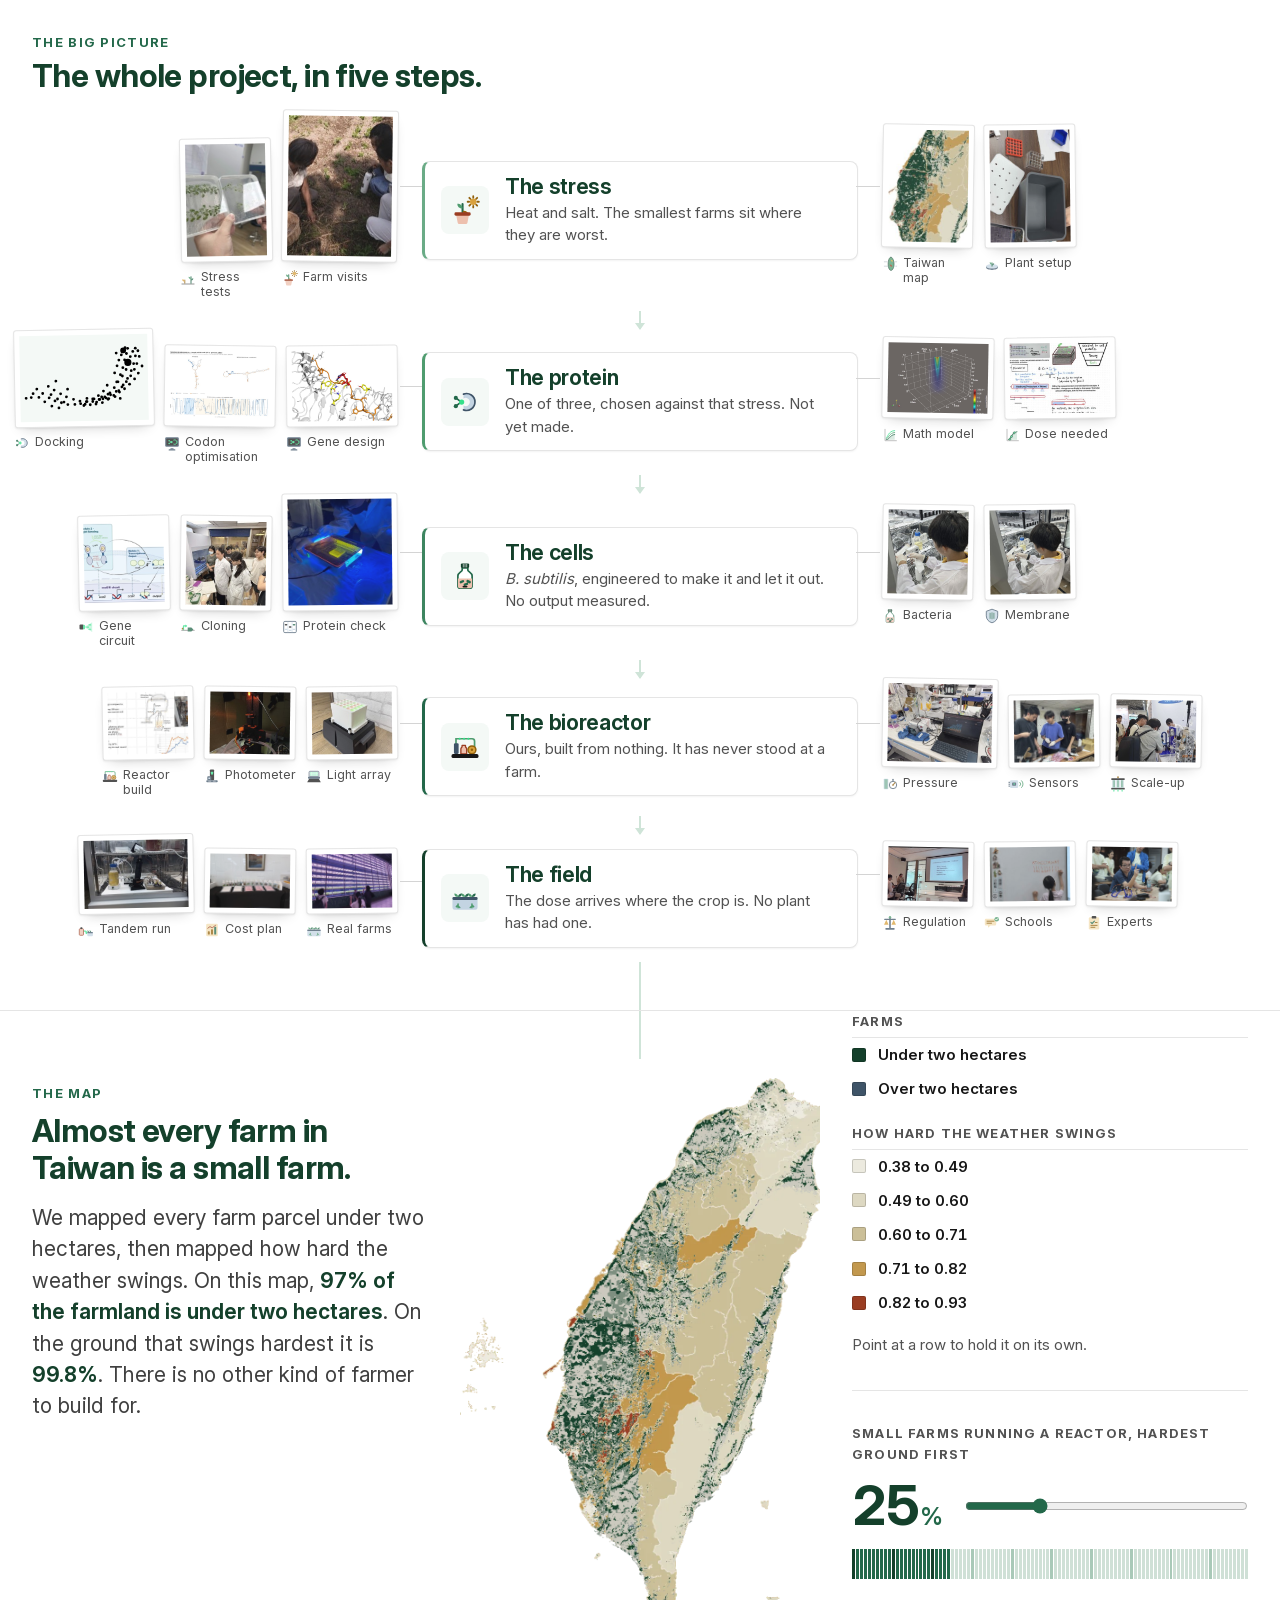
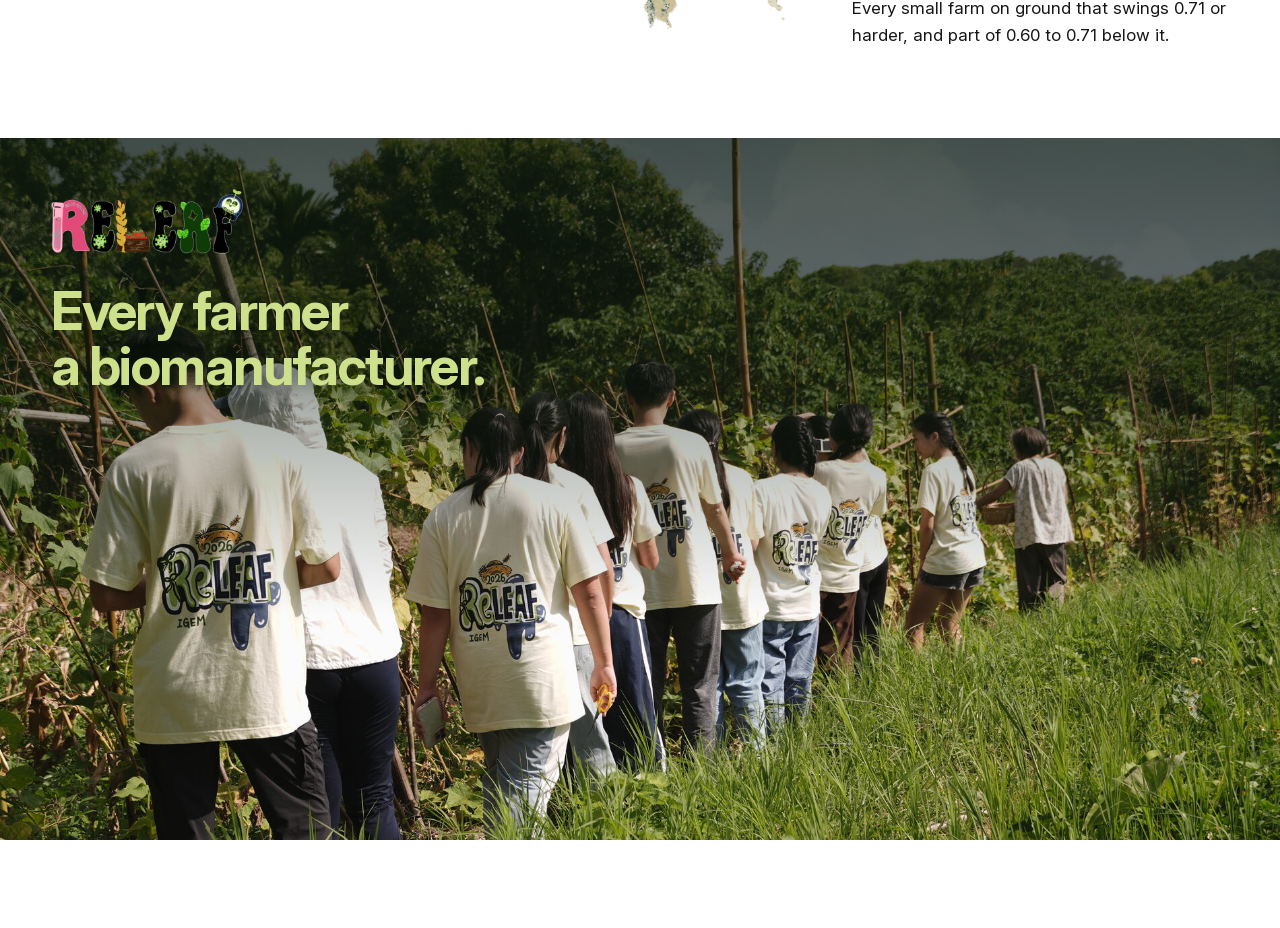
==== commit f871a598: "照片可放大、恢復原始比例，大圖換素材，刪掉頁尾和多餘段落 燈箱改成真的放大鏡：開啟時先貼合螢幕，之後點一下、滾輪、雙指或下方 按鈕都能以游標為中心放大到 8 倍，超過 1 倍可以拖曳，Esc 關閉， " ====
--- a/bigpicture/index.html
+++ b/bigpicture/index.html
@@ -482,9 +482,14 @@
               </figure>
               <span class="task__label"><span class="task__mark"><svg class="ico" viewBox="0 0 32 32" aria-hidden="true"><use href="#i-peptide"/></svg></span><span class="task__name">Docking</span></span>
             </div>
-            <div class="task" id="t-genedesign" tabindex="0" data-at="2" data-with="t-docking t-circuit">
+            <div class="task" id="t-codon" tabindex="0" data-at="2" data-with="t-genedesign t-circuit">
+              <figure class="task__shot"><img src="assets/img/codon.jpg" width="340" height="260"
+                   loading="lazy" decoding="async" alt="ViennaRNA secondary structure of the ACCD transcript around the start codon." /></figure>
+              <span class="task__label"><span class="task__mark"><svg class="ico" viewBox="0 0 32 32" aria-hidden="true"><use href="#i-insilico"/></svg></span><span class="task__name">Codon optimisation</span></span>
+            </div>
+            <div class="task" id="t-genedesign" tabindex="0" data-at="2" data-with="t-docking t-codon">
               <figure class="task__shot"><img src="assets/img/genedesign.jpg" width="340" height="260"
-                   loading="lazy" decoding="async" alt="A student and an instructor reading handwritten notes off a screen, 2 July 2026." /></figure>
+                   loading="lazy" decoding="async" alt="Our K18R BoPep4 variant docked into the PEPR1 binding groove." /></figure>
               <span class="task__label"><span class="task__mark"><svg class="ico" viewBox="0 0 32 32" aria-hidden="true"><use href="#i-insilico"/></svg></span><span class="task__name">Gene design</span></span>
             </div>
           </div>
@@ -498,7 +503,7 @@
           <div class="strip strip--r">
             <div class="task" id="t-model" tabindex="0" data-at="2" data-with="t-baselines t-dose t-tandem">
               <figure class="task__shot"><img src="assets/img/model.jpg" width="340" height="260"
-                   loading="lazy" decoding="async" alt="A page of the model worked out by hand, 2 July 2026." /></figure>
+                   loading="lazy" decoding="async" alt="The model: predicted plant biomass under each protectant treatment." /></figure>
               <span class="task__label"><span class="task__mark"><svg class="ico" viewBox="0 0 32 32" aria-hidden="true"><use href="#i-model"/></svg></span><span class="task__name">Math model</span></span>
             </div>
             <div class="task" id="t-dose" tabindex="0" data-at="2" data-with="t-model t-harvest">
@@ -513,7 +518,7 @@
           <div class="strip strip--l">
             <div class="task" id="t-circuit" tabindex="0" data-at="3" data-with="t-genedesign t-array">
               <figure class="task__shot"><img src="assets/img/cassette.jpg" width="340" height="260"
-                   loading="lazy" decoding="async" alt="The light circuit explained on the board in our lab, 17 May 2026." /></figure>
+                   loading="lazy" decoding="async" alt="The gene circuit: the light-gated modules laid out end to end." /></figure>
               <span class="task__label"><span class="task__mark"><svg class="ico" viewBox="0 0 32 32" aria-hidden="true"><use href="#i-led"/></svg></span><span class="task__name">Gene circuit</span></span>
             </div>
             <div class="task" id="t-cloning" tabindex="0" data-at="3" data-with="t-circuit t-blot">
@@ -542,7 +547,7 @@
             </div>
             <div class="task" id="t-shield" tabindex="0" data-at="3" data-with="t-harvest t-law">
               <figure class="task__shot"><img src="assets/img/shield.jpg" width="340" height="260"
-                   loading="lazy" decoding="async" alt="The hollow fibre membrane worked out on paper, 25 April 2026." /></figure>
+                   loading="lazy" decoding="async" alt="The bioreactor running, the hollow fibre module and its tubing beside the culture bottle." /></figure>
               <span class="task__label"><span class="task__mark"><svg class="ico" viewBox="0 0 32 32" aria-hidden="true"><use href="#i-shield"/></svg></span><span class="task__name">Membrane</span></span>
             </div>
           </div>
@@ -569,7 +574,7 @@
           <div class="node__core" tabindex="0">
             <span class="well"><svg class="ico" viewBox="0 0 32 32" aria-hidden="true"><use href="#i-reactor"/></svg></span>
             <span>
-              <span class="node__name">The reactor</span>
+              <span class="node__name">The bioreactor</span>
               <span class="node__note">Ours, built from nothing. It has never stood at a farm.</span>
             </span>
           </div>
@@ -630,7 +635,7 @@
             </div>
             <div class="task" id="t-experts" tabindex="0" data-at="5" data-with="t-farmers t-build">
               <figure class="task__shot"><img src="assets/img/experts.jpg" width="340" height="260"
-                   loading="lazy" decoding="async" alt="Prof 陳文亮 talking us through the reactor, 20 June 2026." /></figure>
+                   loading="lazy" decoding="async" alt="Prof 陳文亮, 20 June 2026." /></figure>
               <span class="task__label"><span class="task__mark"><svg class="ico" viewBox="0 0 32 32" aria-hidden="true"><use href="#i-log"/></svg></span><span class="task__name">Experts</span></span>
             </div>
           </div>
@@ -754,12 +759,12 @@
     <img class="outro__shot" src="assets/img/outro.jpg" width="1900" height="1267"
          loading="lazy" decoding="async"
          alt="All of us walking single file up the row into 陳惠雯&#39;s plot behind her, in ReLeaf shirts." />
+    <div class="outro__over">
+      <img class="outro__mark" src="assets/img/wordmark.png" width="560" height="217" loading="lazy"
+           alt="ReLeaf, drawn by one of us." />
+      <h2 class="outro__line" id="outro-title">Every farmer<br />a biomanufacturer.</h2>
+    </div>
   </figure>
-  <div class="band__inner outro__inner">
-    <h2 class="outro__line" id="outro-title">Every farmer a biomanufacturer.</h2>
-    <img class="outro__mark" src="assets/img/wordmark.png" width="560" height="217" loading="lazy"
-         alt="ReLeaf, drawn by one of us." />
-  </div>
 </section>
 
 
--- a/bigpicture/assets/css/big-picture-v2.css
+++ b/bigpicture/assets/css/big-picture-v2.css
@@ -527,22 +527,30 @@
 section.outro { padding: 0 0 var(--sp-8); background: var(--white); }
 
 .outro__frame {
-  margin: 0 0 var(--sp-7);
-  width: 100%; aspect-ratio: 1900 / 1267; max-height: 72vh;
+  position: relative; margin: 0;
+  width: 100%; aspect-ratio: 1900 / 1267; max-height: 78vh;
 }
 .outro__shot { display: block; width: 100%; height: 100%; object-fit: cover; object-position: center 40%; }
 
-.outro__inner {
-  display: flex; flex-wrap: wrap; align-items: flex-end;
-  justify-content: space-between; column-gap: var(--sp-7); row-gap: var(--sp-5);
-}
+/* The wordmark and the line sit on the photograph now. The sky at the top of
+   this frame is bright, so a soft dark wash carries the type; the green is the
+   green off the shirts everyone in the picture is wearing. */
+.outro__over {
+  position: absolute; inset: 0;
+  display: flex; flex-direction: column; align-items: flex-start; justify-content: flex-start;
+  gap: clamp(.75rem, 1.6vw, 1.5rem);
+  padding: clamp(1.5rem, 4vw, 3.5rem);
+  background: linear-gradient(180deg, rgb(12 28 12 / .62) 0%, rgb(12 28 12 / .34) 38%, rgb(12 28 12 / 0) 68%);
+}
+.outro__mark { display: block; width: clamp(120px, 15vw, 210px); height: auto; }
 .outro__line {
-  margin: 0; max-width: 22ch; min-width: 0; overflow-wrap: normal;
+  margin: 0; max-width: 20ch;
   font-family: var(--font-display);
-  font-size: clamp(2.125rem, 1rem + 3.4vw, 4rem); font-weight: 700;
-  line-height: 1.02; letter-spacing: -.034em; color: var(--leaf-900);
-}
-.outro__mark { display: block; width: 216px; height: auto; margin-bottom: 4px; }
+  font-size: clamp(1.6rem, .9rem + 3vw, 3.6rem); font-weight: 700;
+  line-height: 1.04; letter-spacing: -.03em;
+  color: #cfe08d;
+  text-shadow: 0 1px 18px rgb(10 24 10 / .55);
+}
 
 /* =============================================================================
    DIMMING. One highlight primitive: while something is pointed at, everything
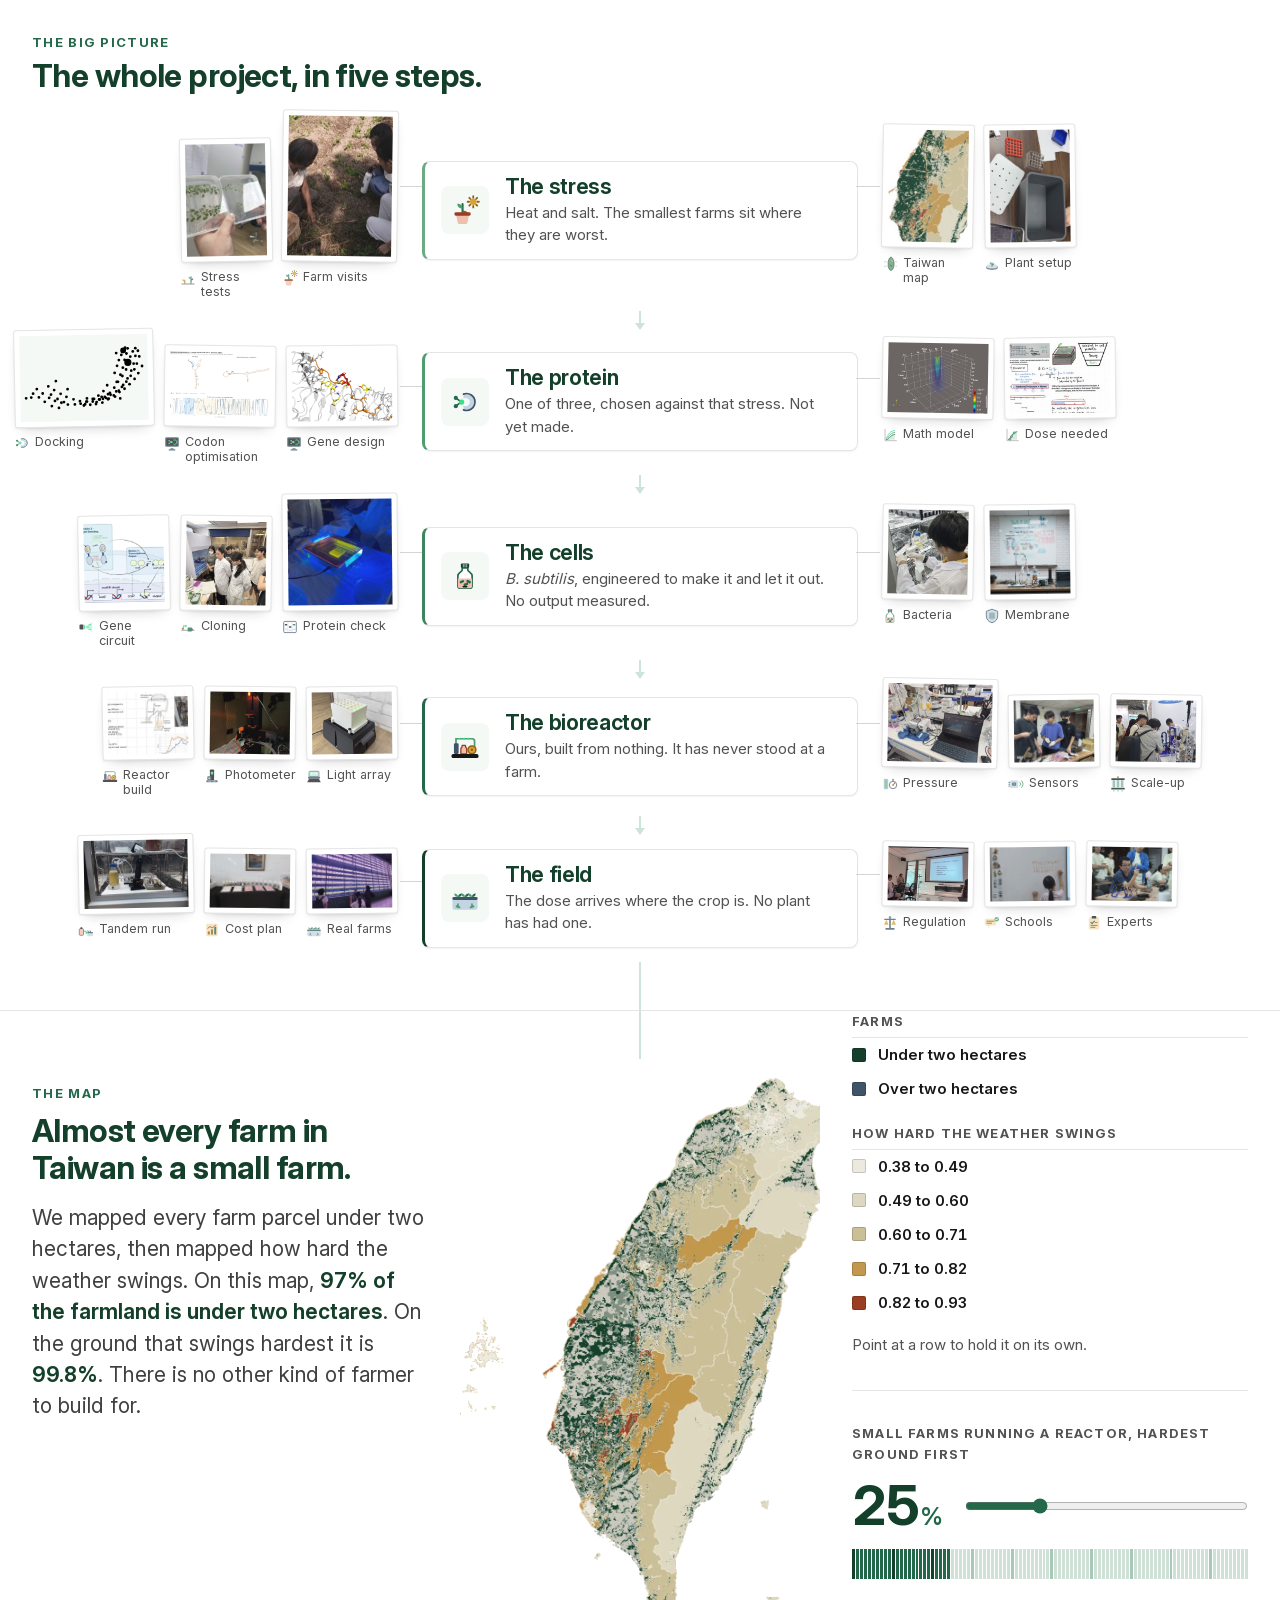
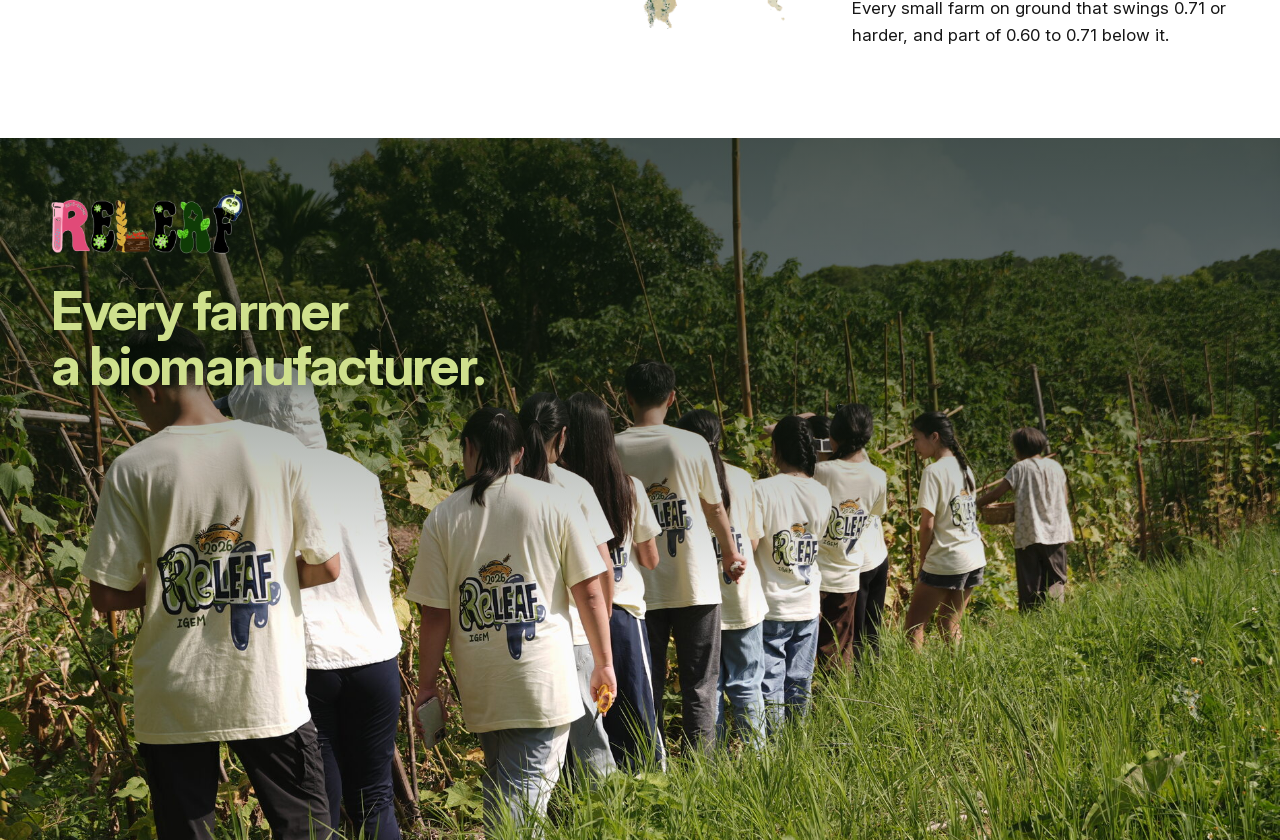
==== commit 3c98d300: "大圖的照片也能點開放大，membrane 換成 full setup，田裡那張下面的白邊拿掉 大圖是同源 iframe，所以讓它把點擊交給外層那個放大鏡，不用再做第二套。 外層 update.js 開" ====
--- a/bigpicture/index.html
+++ b/bigpicture/index.html
@@ -547,7 +547,7 @@
             </div>
             <div class="task" id="t-shield" tabindex="0" data-at="3" data-with="t-harvest t-law">
               <figure class="task__shot"><img src="assets/img/shield.jpg" width="340" height="260"
-                   loading="lazy" decoding="async" alt="The bioreactor running, the hollow fibre module and its tubing beside the culture bottle." /></figure>
+                   loading="lazy" decoding="async" alt="The whole reactor set up on a bench: the hollow fibre module upright on the stand, culture bottles, pump, and the live growth curve on the laptop." /></figure>
               <span class="task__label"><span class="task__mark"><svg class="ico" viewBox="0 0 32 32" aria-hidden="true"><use href="#i-shield"/></svg></span><span class="task__name">Membrane</span></span>
             </div>
           </div>
@@ -769,5 +769,23 @@
 
 
 <script src="assets/js/big-picture-v2.js"></script>
+<script>
+/* Embedded in the 0828 page: a tile click opens the host page's magnifier, so
+   these photographs zoom like every other photograph on that page. Standalone,
+   there is no host and the tiles stay inert. */
+(function () {
+  var host = null;
+  try { host = window.parent !== window && window.parent.__releafZoom ? window.parent : null; } catch (e) { host = null; }
+  if (!host) return;
+  document.addEventListener('click', function (e) {
+    var img = e.target.closest('.task__shot img, .outro__shot');
+    if (!img) return;
+    e.preventDefault();
+    var abs = new URL(img.getAttribute('src'), location.href).href;
+    host.__releafZoom(abs, img.alt || '');
+  });
+  document.querySelectorAll('.task__shot img, .outro__shot').forEach(function (i) { i.style.cursor = 'zoom-in'; });
+})();
+</script>
 </body>
 </html>
--- a/bigpicture/assets/css/big-picture-v2.css
+++ b/bigpicture/assets/css/big-picture-v2.css
@@ -524,7 +524,9 @@
    letters are filled black; on ink they disappear.
    ========================================================================== */
 
-section.outro { padding: 0 0 var(--sp-8); background: var(--white); }
+/* the photograph is the last thing in this band; the closing panel on the host
+   page picks up directly underneath it, so there is no white tail here */
+section.outro { padding: 0; background: var(--white); }
 
 .outro__frame {
   position: relative; margin: 0;
@@ -630,7 +632,7 @@
   .plate__say { padding-top: 0; }
   .plate__stem { display: none; }
   .plate__fig { max-width: 320px; }
-  .outro__frame { aspect-ratio: 4 / 3; max-height: none; margin-bottom: var(--sp-6); }
+  .outro__frame { aspect-ratio: 4 / 3; max-height: none; margin-bottom: 0; }
   .outro__inner { flex-direction: column; align-items: flex-start; }
   .outro__mark { width: 168px; }
 }
